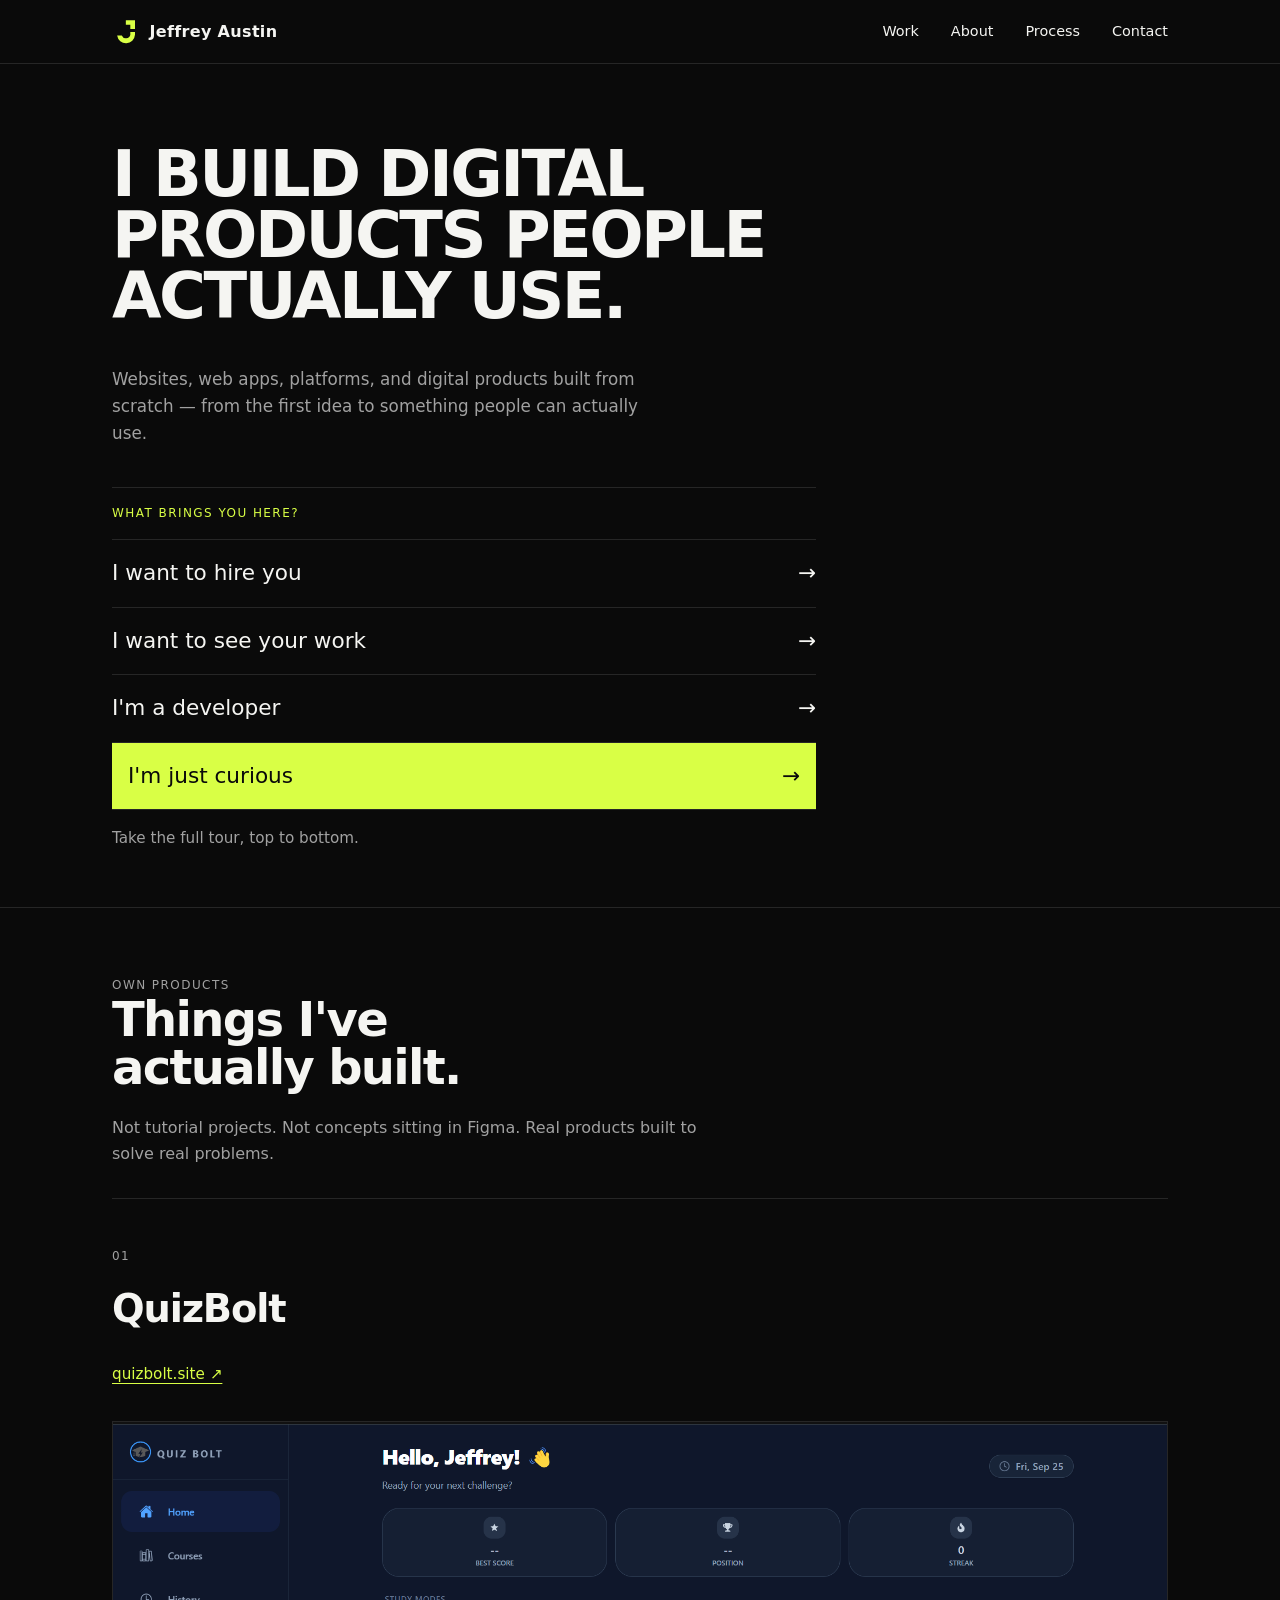
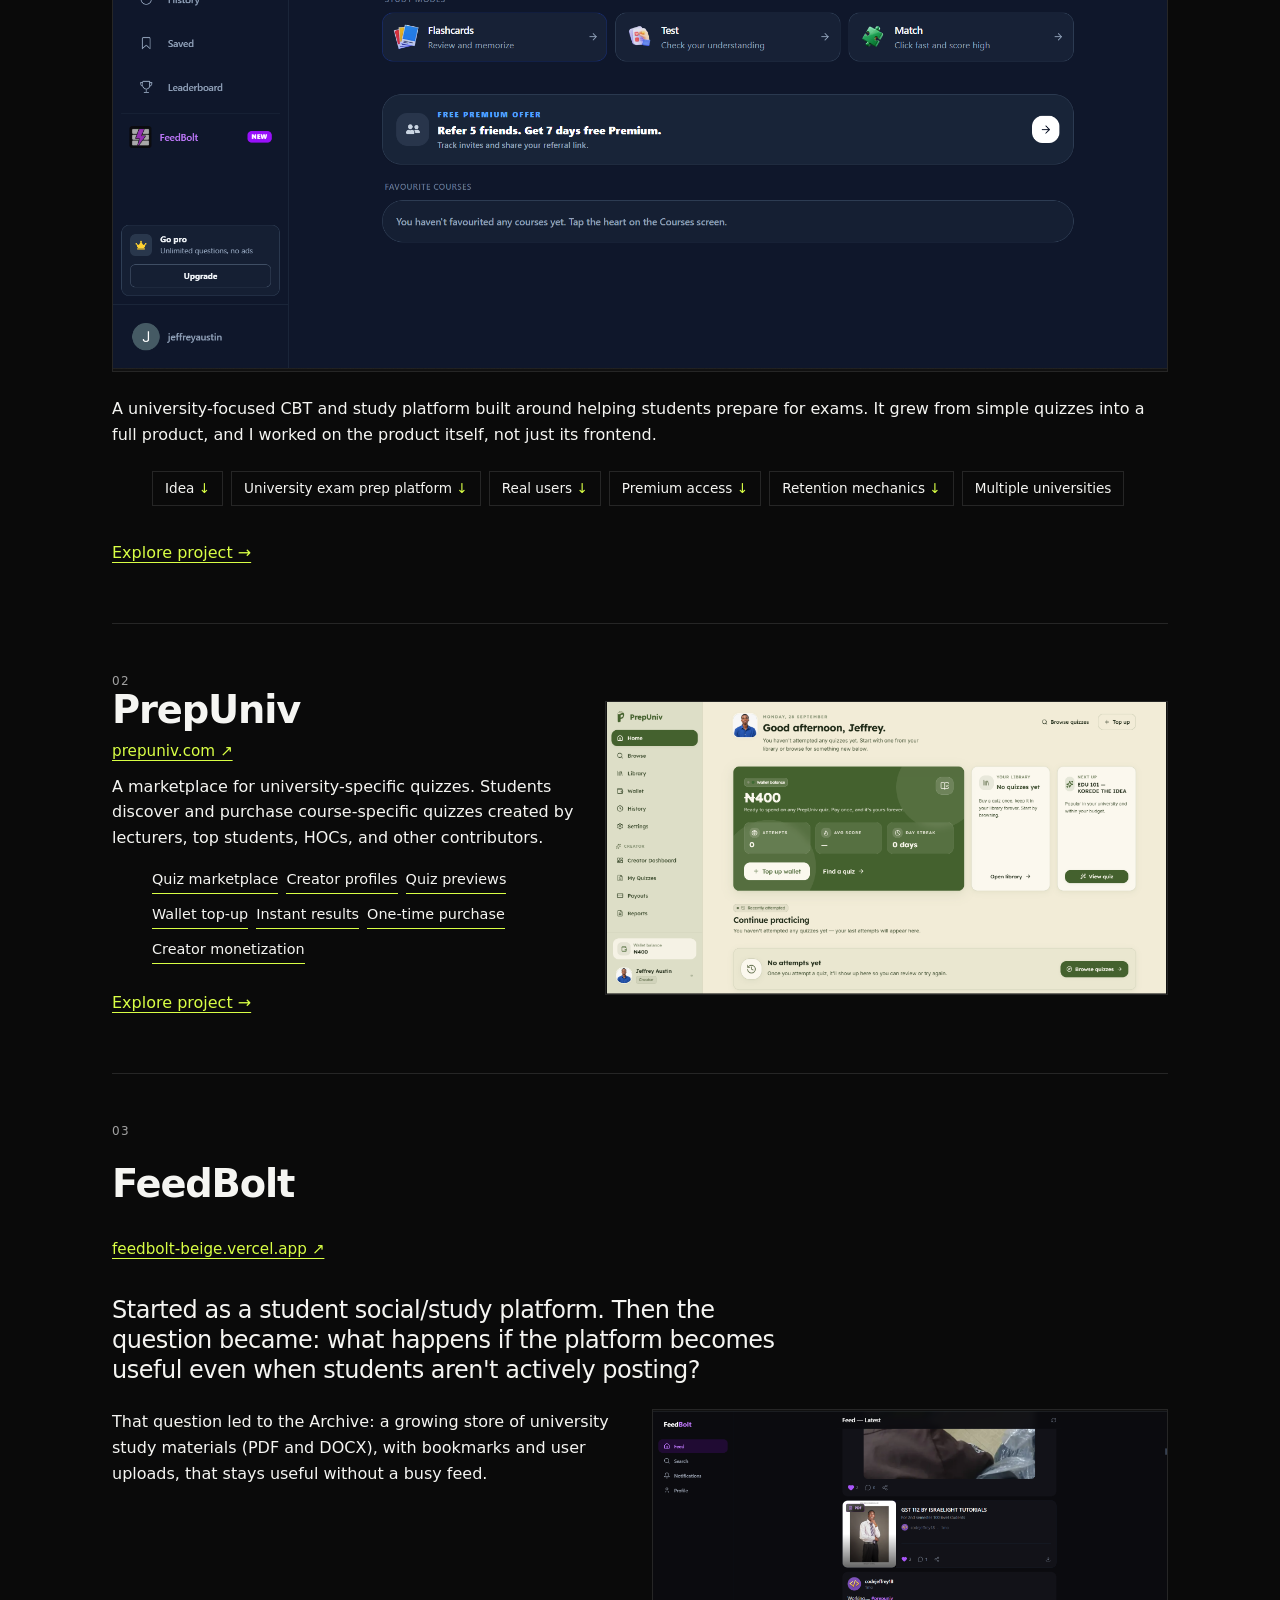
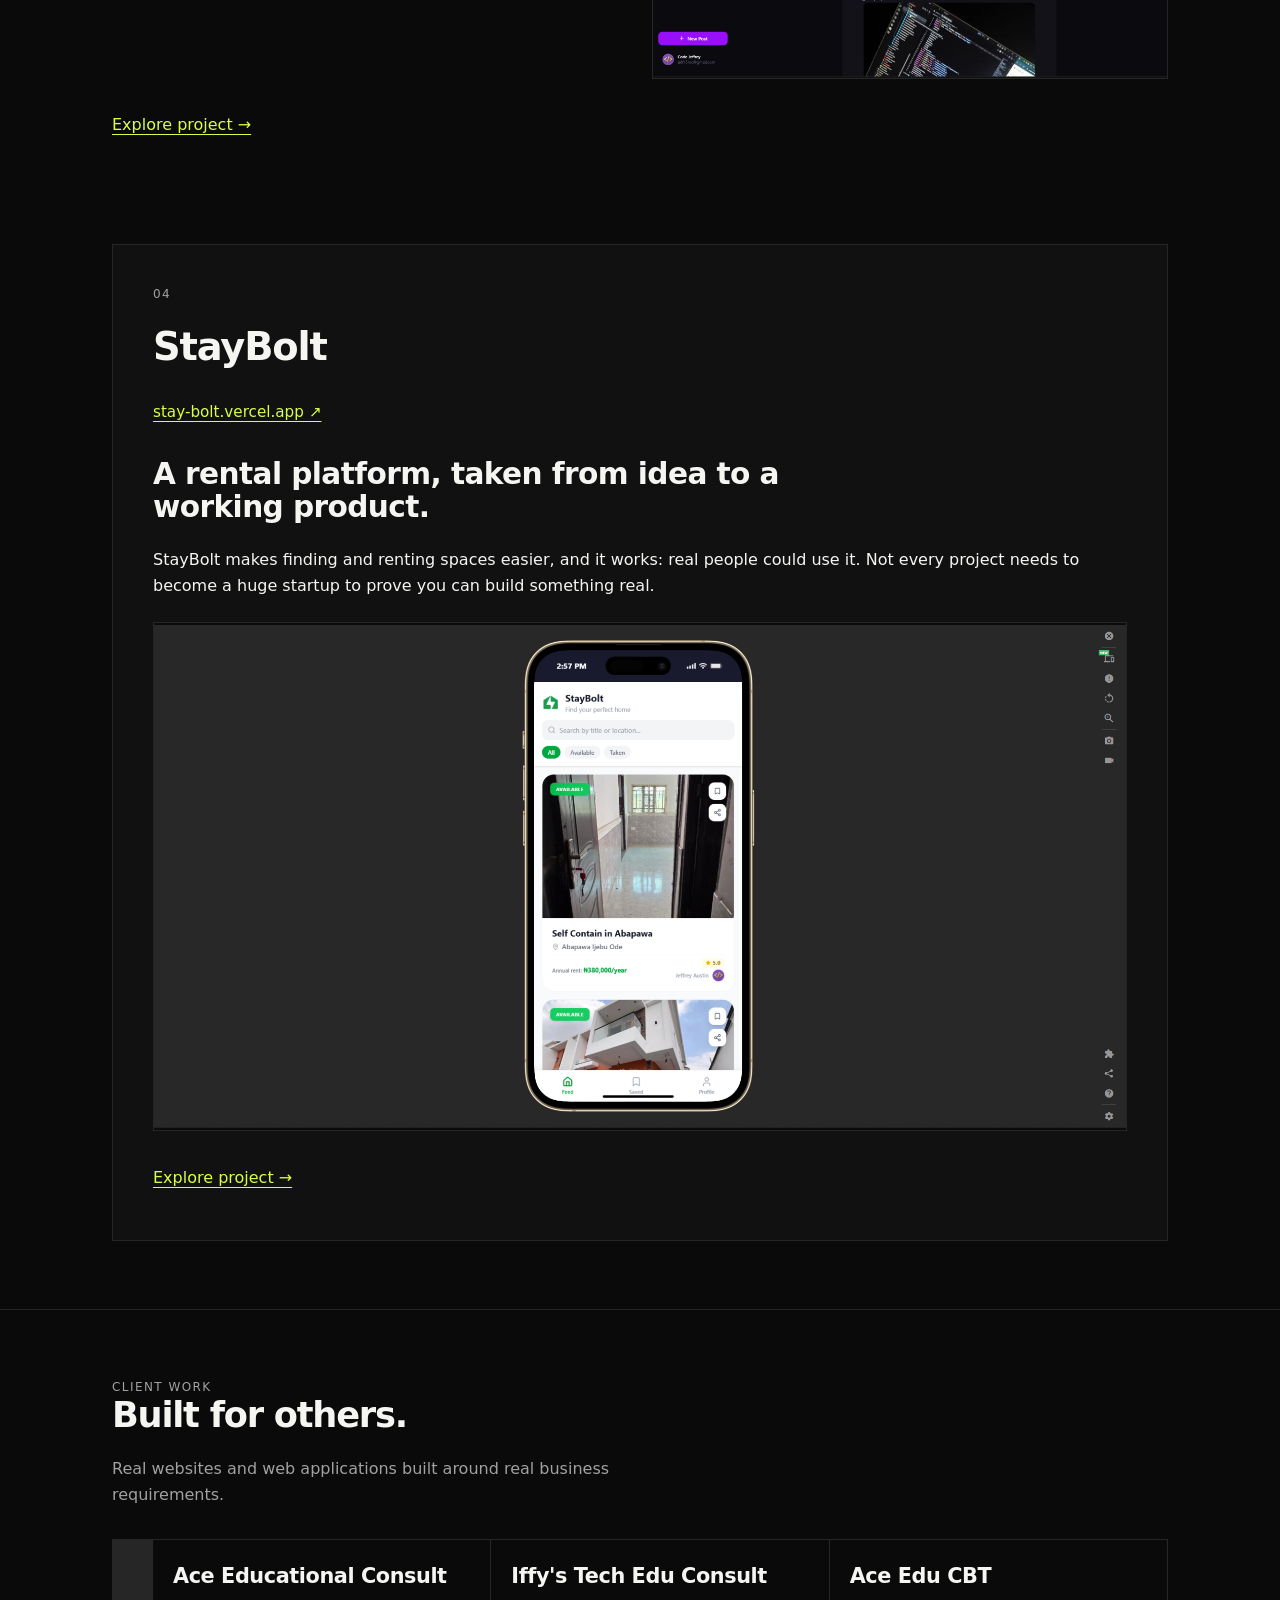
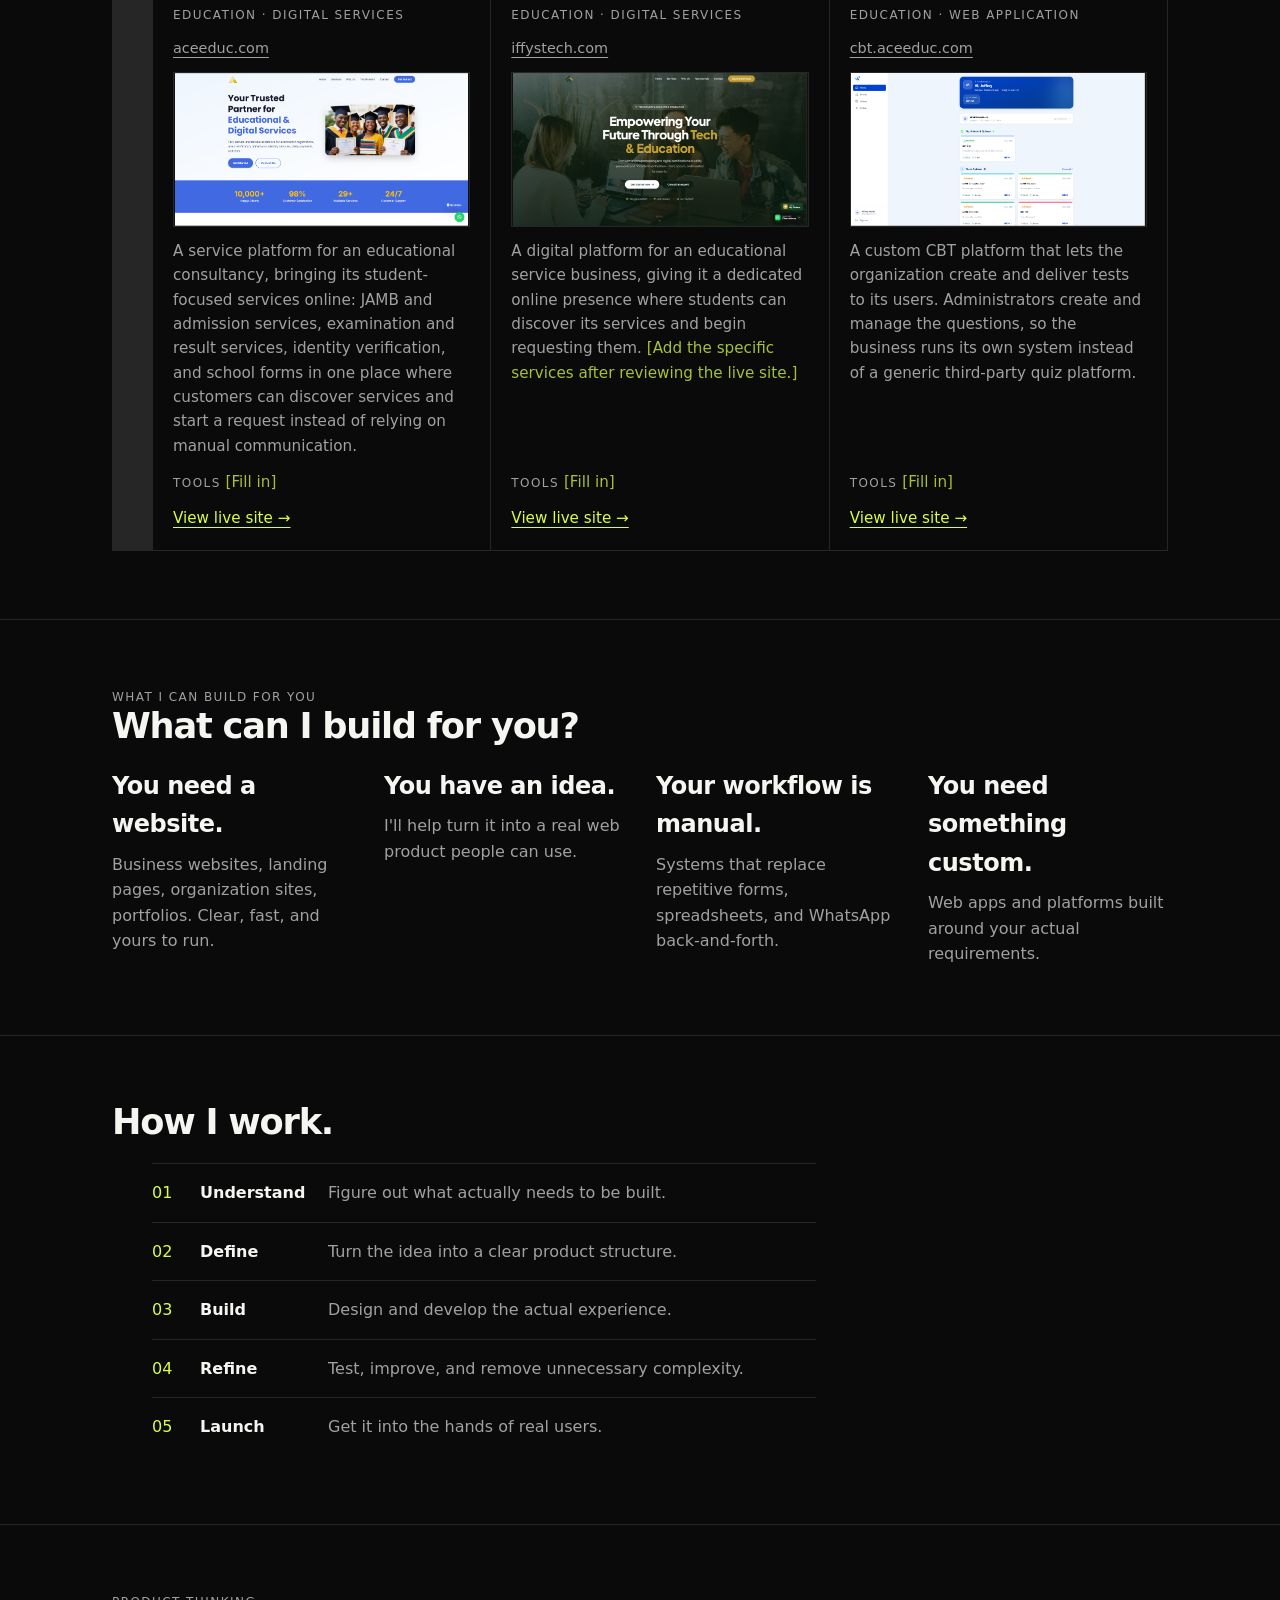
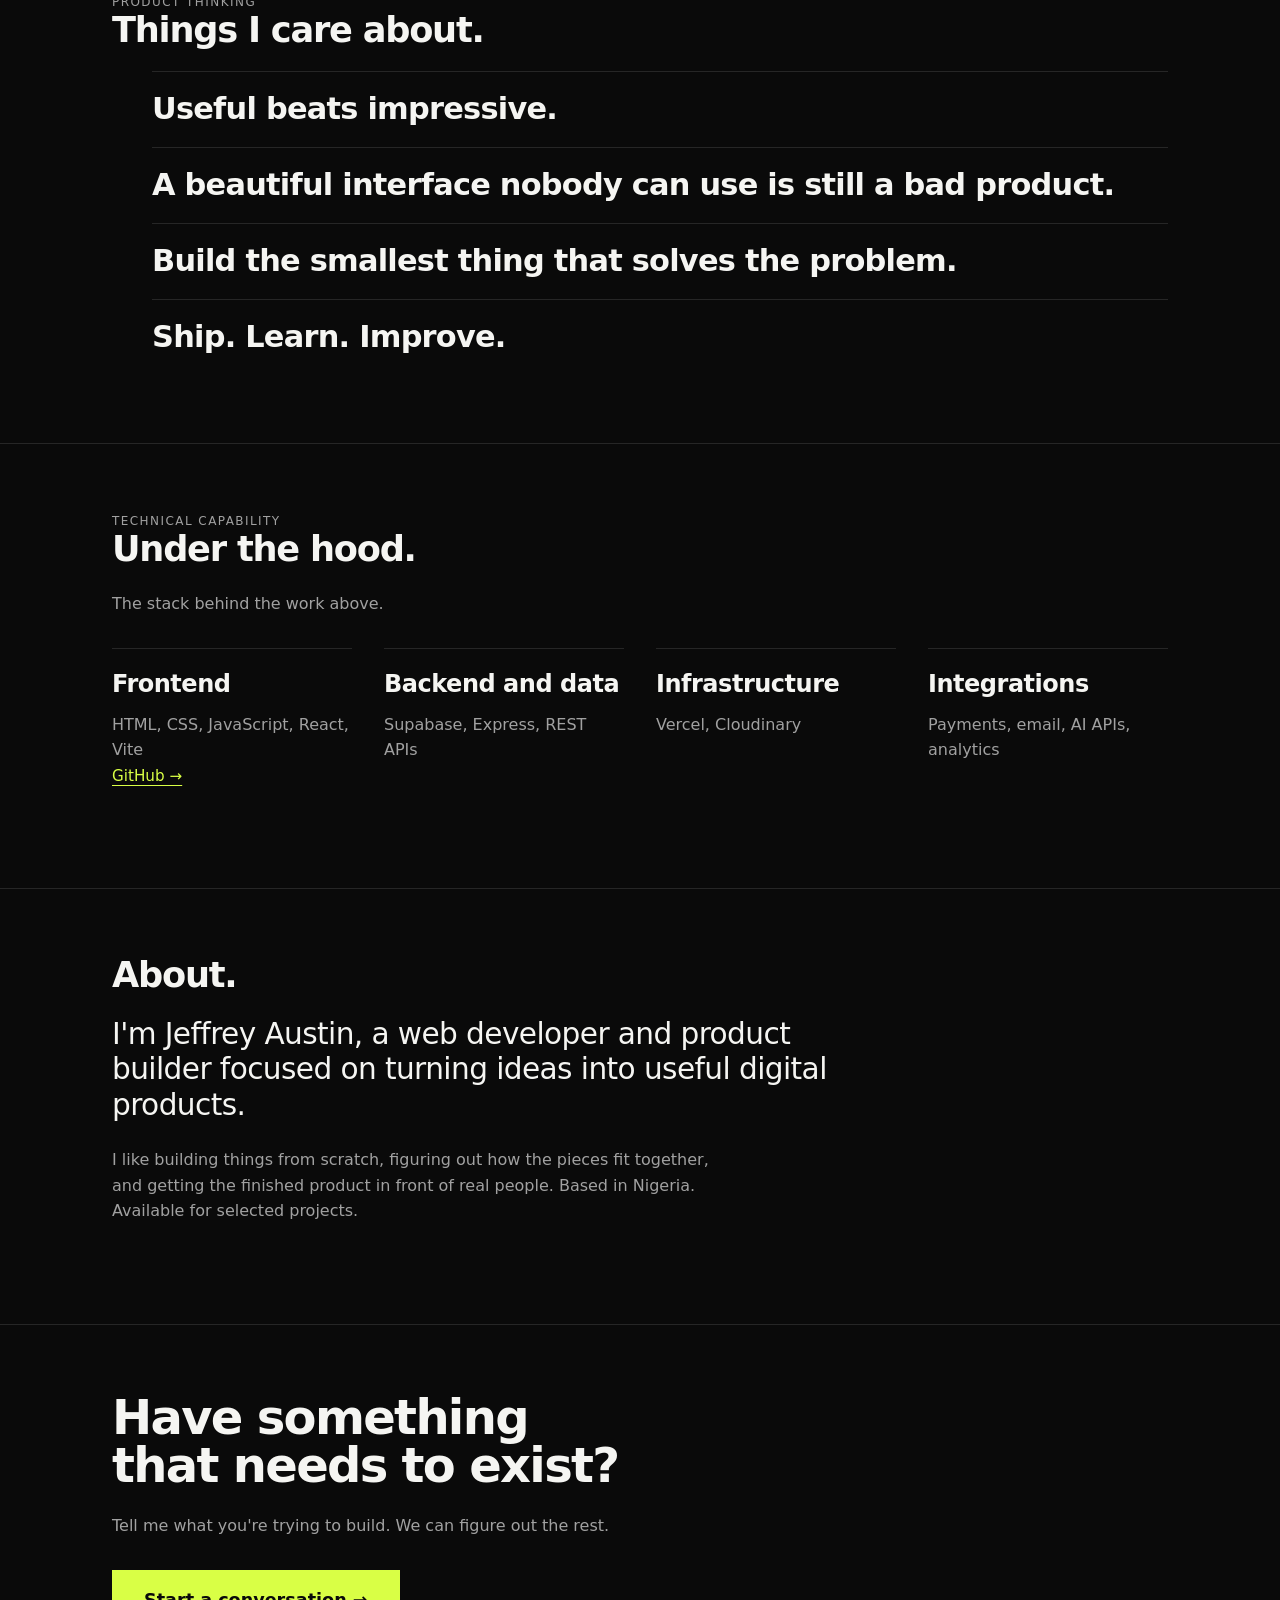
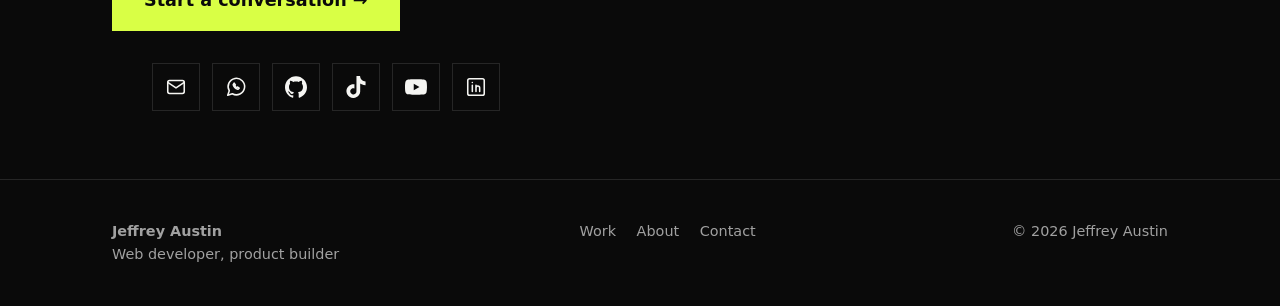
==== index.html @ cd48c378 "first commit" ====
<!DOCTYPE html>
<html lang="en">
<head>
<meta charset="utf-8">
<meta name="viewport" content="width=device-width, initial-scale=1">
<title>Jeffrey Austin — Web Developer &amp; Product Builder</title>
<meta name="description" content="Jeffrey Austin builds websites, web apps, and digital products from idea to launch.">
<meta property="og:title" content="Jeffrey Austin — Web Developer & Product Builder">
<meta property="og:description" content="Websites, web apps, and digital products built from idea to launch.">
<meta property="og:type" content="website">
<meta property="og:url" content="https://austinjeffrey.com/">
<link rel="canonical" href="https://austinjeffrey.com/">
<link rel="icon" href="assets/icons/logo.svg" type="image/svg+xml">
<link rel="stylesheet" href="style.css">
</head>
<body data-intent="curious">
<a class="skip" href="#main">Skip to content</a>
<header class="nav" id="nav">
  <a class="brand" href="#top"><img src="assets/icons/logo.svg" width="28" height="28" alt="" onerror="this.remove()">Jeffrey Austin</a>
  <button class="menu-btn" aria-expanded="false" aria-controls="links">Menu</button>
  <nav id="links" class="links" aria-label="Main">
    <a href="#work">Work</a><a href="#about">About</a><a href="#process">Process</a><a href="#contact">Contact</a>
  </nav>
</header>

<section class="hero" id="top">
  <h1>I build digital<br>products people<br>actually use.</h1>
  <p class="lede">Websites, web apps, platforms, and digital products built from scratch — from the first idea to something people can actually use.</p>
  <div class="ask" role="group" aria-labelledby="ask-q">
    <p id="ask-q" class="label">What brings you here?</p>
    <button data-intent="hire" aria-pressed="false">I want to hire you <span>→</span></button>
    <button data-intent="work" aria-pressed="false">I want to see your work <span>→</span></button>
    <button data-intent="dev" aria-pressed="false">I'm a developer <span>→</span></button>
    <button data-intent="curious" aria-pressed="true">I'm just curious <span>→</span></button>
    <p class="hint" id="hint" aria-live="polite">Take the full tour, top to bottom.</p>
  </div>
</section>

<main id="main">

<!-- ========== OWN PRODUCTS ========== -->
<section id="work" class="sec" data-rel="work curious">
  <p class="label">Own products</p>
  <h2 class="big">Things I've<br>actually built.</h2>
  <p class="sub">Not tutorial projects. Not concepts sitting in Figma. Real products built to solve real problems.</p>

  <!-- To add screenshots: drop files in assets/images/ and they replace the placeholder. -->
  <article class="proj p1">
    <p class="label">01</p>
    <h3>QuizBolt</h3>
    <a class="visit live" href="https://quizbolt.site" target="_blank" rel="noopener">quizbolt.site ↗</a>
    <figure class="shot"><img src="assets/images/quizbolt.png" alt="QuizBolt CBT practice screen" loading="lazy" onerror="this.remove()"><figcaption>Screenshot: assets/images/quizbolt.png</figcaption></figure>
    <p>A university-focused CBT and study platform built around helping students prepare for exams. It grew from simple quizzes into a full product, and I worked on the product itself, not just its frontend.</p>
    <ol class="path" aria-label="Product progression"><li>Idea</li><li>University exam prep platform</li><li>Real users</li><li>Premium access</li><li>Retention mechanics</li><li>Multiple universities</li></ol>
    <a class="more" href="projects/quizbolt.html">Explore project →</a>
  </article>

  <article class="proj p2">
    <div>
      <p class="label">02</p>
      <h3>PrepUniv</h3>
    <a class="visit live" href="https://prepuniv.com" target="_blank" rel="noopener">prepuniv.com ↗</a>
      <p>A marketplace for university-specific quizzes. Students discover and purchase course-specific quizzes created by lecturers, top students, HOCs, and other contributors.</p>
      <ul class="tags"><li>Quiz marketplace</li><li>Creator profiles</li><li>Quiz previews</li><li>Wallet top-up</li><li>Instant results</li><li>One-time purchase</li><li>Creator monetization</li></ul>
      <a class="more" href="projects/prepuniv.html">Explore project →</a>
    </div>
    <figure class="shot wide"><img src="assets/images/prepuniv.png" alt="PrepUniv marketplace" loading="lazy" onerror="this.remove()"><figcaption>Screenshot: assets/images/prepuniv.png</figcaption></figure>
  </article>

  <article class="proj p3">
    <p class="label">03</p>
    <h3>FeedBolt</h3>
    <a class="visit live" href="https://feedbolt-beige.vercel.app" target="_blank" rel="noopener">feedbolt-beige.vercel.app ↗</a>
    <blockquote>Started as a student social/study platform. Then the question became: what happens if the platform becomes useful even when students aren't actively posting?</blockquote>
    <p>That question led to the Archive: a growing store of university study materials (PDF and DOCX), with bookmarks and user uploads, that stays useful without a busy feed.</p>
    <figure class="shot"><img src="assets/images/feedbolt.png" alt="FeedBolt archive" loading="lazy" onerror="this.remove()"><figcaption>Screenshot: assets/images/feedbolt.png</figcaption></figure>
    <a class="more" href="projects/feedbolt.html">Explore project →</a>
  </article>

  <article class="proj p4">
    <p class="label">04</p>
    <h3>StayBolt</h3>
    <a class="visit live" href="https://stay-bolt.vercel.app" target="_blank" rel="noopener">stay-bolt.vercel.app ↗</a>
    <p class="statement">A rental platform, taken from idea to a working product.</p>
    <p>StayBolt makes finding and renting spaces easier, and it works: real people could use it. Not every project needs to become a huge startup to prove you can build something real.</p>
    <figure class="shot"><img src="assets/images/staybolt.png" alt="StayBolt rental listings" loading="lazy" onerror="this.remove()"><figcaption>Screenshot: assets/images/staybolt.png</figcaption></figure>
    <a class="more" href="projects/staybolt.html">Explore project →</a>
  </article>
</section>

<!-- ========== CLIENT WORK ========== -->
<section id="clients" class="sec" data-rel="hire">
  <p class="label">Client work</p>
  <h2 class="big sm">Built for others.</h2>
  <p class="sub">Real websites and web applications built around real business requirements.</p>
  <!-- ADD A CLIENT: copy one <li class="client"> block below and change name, category, url, image, description, tools.
       Optional feedback (real quotes only), place inside the <li>:
       <blockquote class="cite">“Actual client quote.”<cite>Client name · Role</cite></blockquote> -->
  <ul class="clients">
    <li class="client">
      <h3>Ace Educational Consult</h3>
      <p class="label">Education · Digital Services</p>
      <a class="url" href="https://aceeduc.com" target="_blank" rel="noopener">aceeduc.com</a>
      <figure class="shot"><img src="assets/projects/aceeduc.png" alt="Ace Educational Consult website" loading="lazy" onerror="this.remove()"><figcaption>Screenshot: assets/projects/aceeduc.png</figcaption></figure>
      <p>A service platform for an educational consultancy, bringing its student-focused services online: JAMB and admission services, examination and result services, identity verification, and school forms in one place where customers can discover services and start a request instead of relying on manual communication.</p>
      <p class="tools"><span class="label">Tools</span> <span class="ph">[Fill in]</span></p>
      <a class="visit" href="https://aceeduc.com" target="_blank" rel="noopener">View live site →</a>
    </li>
    <li class="client">
      <h3>Iffy's Tech Edu Consult</h3>
      <p class="label">Education · Digital Services</p>
      <a class="url" href="https://iffystech.com" target="_blank" rel="noopener">iffystech.com</a>
      <figure class="shot"><img src="assets/projects/iffystech.png" alt="Iffy's Tech Edu Consult website" loading="lazy" onerror="this.remove()"><figcaption>Screenshot: assets/projects/iffystech.png</figcaption></figure>
      <p>A digital platform for an educational service business, giving it a dedicated online presence where students can discover its services and begin requesting them. <span class="ph">[Add the specific services after reviewing the live site.]</span></p>
      <p class="tools"><span class="label">Tools</span> <span class="ph">[Fill in]</span></p>
      <a class="visit" href="https://iffystech.com" target="_blank" rel="noopener">View live site →</a>
    </li>
    <li class="client">
      <h3>Ace Edu CBT</h3>
      <p class="label">Education · Web Application</p>
      <a class="url" href="https://cbt.aceeduc.com" target="_blank" rel="noopener">cbt.aceeduc.com</a>
      <figure class="shot"><img src="assets/projects/aceedu-cbt.png" alt="Ace Edu CBT website" loading="lazy" onerror="this.remove()"><figcaption>Screenshot: assets/projects/aceedu-cbt.png</figcaption></figure>
      <p>A custom CBT platform that lets the organization create and deliver tests to its users. Administrators create and manage the questions, so the business runs its own system instead of a generic third-party quiz platform.</p>
      <p class="tools"><span class="label">Tools</span> <span class="ph">[Fill in]</span></p>
      <a class="visit" href="https://cbt.aceeduc.com" target="_blank" rel="noopener">View live site →</a>
    </li>
  </ul>
</section>

<!-- ========== WHAT I CAN BUILD ========== -->
<section id="build" class="sec" data-rel="hire">
  <p class="label">What I can build for you</p>
  <h2 class="big sm">What can I build for you?</h2>
  <div class="cols">
    <div><h3>You need a website.</h3><p>Business websites, landing pages, organization sites, portfolios. Clear, fast, and yours to run.</p></div>
    <div><h3>You have an idea.</h3><p>I'll help turn it into a real web product people can use.</p></div>
    <div><h3>Your workflow is manual.</h3><p>Systems that replace repetitive forms, spreadsheets, and WhatsApp back-and-forth.</p></div>
    <div><h3>You need something custom.</h3><p>Web apps and platforms built around your actual requirements.</p></div>
  </div>
</section>

<!-- ========== PROCESS ========== -->
<section id="process" class="sec" data-rel="hire">
  <h2 class="big sm">How I work.</h2>
  <ol class="steps">
    <li><b>Understand</b> Figure out what actually needs to be built.</li>
    <li><b>Define</b> Turn the idea into a clear product structure.</li>
    <li><b>Build</b> Design and develop the actual experience.</li>
    <li><b>Refine</b> Test, improve, and remove unnecessary complexity.</li>
    <li><b>Launch</b> Get it into the hands of real users.</li>
  </ol>
</section>

<!-- ========== TECH ========== -->
<section id="tech" class="sec" data-rel="dev">
  <p class="label">Technical capability</p>
  <h2 class="big sm">Under the hood.</h2>
  <p class="sub">The stack behind the work above.</p>
  <div class="cols stack">
    <div><h3>Frontend</h3><p>HTML, CSS, JavaScript, React, Vite</p></div>
    <div><h3>Backend and data</h3><p>Supabase, Express, REST APIs</p></div>
    <div><h3>Infrastructure</h3><p>Vercel, Cloudinary</p></div>
    <div><h3>Integrations</h3><p>Payments, email, AI APIs, analytics</p></div>
  </div>
  <p class="sub"><a class="visit" href="https://github.com/jeff4azi" rel="noopener">GitHub →</a></p>
</section>

<!-- ========== ABOUT ========== -->
<section id="about" class="sec" data-rel="curious">
  <h2 class="big sm">About.</h2>
  <p class="about">I'm Jeffrey Austin, a web developer and product builder focused on turning ideas into useful digital products.</p>
  <p class="sub">I like building things from scratch, figuring out how the pieces fit together, and getting the finished product in front of real people. Based in Nigeria. Available for selected projects.</p>
</section>

<section id="care" class="sec" data-rel="curious">
  <p class="label">Product thinking</p>
  <h2 class="big sm">Things I care about.</h2>
  <ul class="care">
    <li>Useful beats impressive.</li>
    <li>A beautiful interface nobody can use is still a bad product.</li>
    <li>Build the smallest thing that solves the problem.</li>
    <li>Ship. Learn. Improve.</li>
  </ul>
</section>

<section id="contact" class="sec cta" data-rel="hire">
  <h2 class="big">Have something<br>that needs to exist?</h2>
  <p class="sub">Tell me what you're trying to build. We can figure out the rest.</p>
  <a class="btn" href="https://wa.me/2347015585397">Start a conversation →</a>
  <ul class="contact"><!-- Email and LinkedIn links are placeholders: replace YOUR-EMAIL / YOUR-LINKEDIN -->
    <li><a href="mailto:YOUR-EMAIL@example.com" aria-label="Email" title="Email"><svg viewBox="0 0 24 24" class="ico" aria-hidden="true"><rect x="3" y="5" width="18" height="14" rx="2"/><path d="M3 7l9 6 9-6"/></svg></a></li>
    <li><a href="https://wa.me/2347015585397" aria-label="WhatsApp" title="WhatsApp" rel="noopener"><svg viewBox="0 0 24 24" class="ico" aria-hidden="true"><path d="M3 21l1.65-4.9A9 9 0 1 1 8 19.4L3 21z"/><path d="M9 9.5c.5 2 2.5 4 5 5l1.5-1.2-2-1.3-.9.7c-.8-.4-1.6-1.2-2-2l.7-.9-1.3-2z"/></svg></a></li>
    <li><a href="https://github.com/jeff4azi" aria-label="GitHub" title="GitHub" rel="noopener"><svg viewBox="0 0 24 24" class="ico fill" aria-hidden="true"><path d="M12 .297c-6.63 0-12 5.373-12 12 0 5.303 3.438 9.8 8.205 11.385.6.113.82-.258.82-.577 0-.285-.01-1.04-.015-2.04-3.338.724-4.042-1.61-4.042-1.61C4.422 18.07 3.633 17.7 3.633 17.7c-1.087-.744.084-.729.084-.729 1.205.084 1.838 1.236 1.838 1.236 1.07 1.835 2.809 1.305 3.495.998.108-.776.417-1.305.76-1.605-2.665-.3-5.466-1.332-5.466-5.93 0-1.31.465-2.38 1.235-3.22-.135-.303-.54-1.523.105-3.176 0 0 1.005-.322 3.3 1.23.96-.267 1.98-.399 3-.405 1.02.006 2.04.138 3 .405 2.28-1.552 3.285-1.23 3.285-1.23.645 1.653.24 2.873.12 3.176.765.84 1.23 1.91 1.23 3.22 0 4.61-2.805 5.625-5.475 5.92.42.36.81 1.096.81 2.22 0 1.606-.015 2.896-.015 3.286 0 .315.21.69.825.57C20.565 22.092 24 17.592 24 12.297c0-6.627-5.373-12-12-12"/></svg></a></li>
    <li><a href="https://www.tiktok.com/@codejeffrey18" aria-label="TikTok" title="TikTok" rel="noopener"><svg viewBox="0 0 24 24" class="ico fill" aria-hidden="true"><path d="M12.525.02c1.31-.02 2.61-.01 3.91-.02.08 1.53.63 3.09 1.75 4.17 1.12 1.11 2.7 1.62 4.24 1.79v4.03c-1.44-.05-2.89-.35-4.2-.97-.57-.26-1.1-.59-1.62-.93-.01 2.92.01 5.84-.02 8.75-.08 1.4-.54 2.79-1.35 3.94-1.31 1.92-3.58 3.17-5.91 3.21-1.43.08-2.86-.31-4.08-1.03-2.02-1.19-3.44-3.37-3.65-5.71-.02-.5-.03-1-.01-1.49.18-1.9 1.12-3.72 2.58-4.96 1.66-1.44 3.98-2.13 6.15-1.72.02 1.48-.04 2.96-.04 4.44-.99-.32-2.15-.23-3.02.37-.63.41-1.11 1.04-1.36 1.75-.21.51-.15 1.07-.14 1.61.24 1.64 1.82 3.02 3.5 2.87 1.12-.01 2.19-.66 2.77-1.61.19-.33.4-.67.41-1.06.1-1.79.06-3.57.07-5.36.01-4.03-.01-8.05.02-12.07z"/></svg></a></li>
    <li><a href="https://www.youtube.com/@codejeffrey18" aria-label="YouTube" title="YouTube" rel="noopener"><svg viewBox="0 0 24 24" class="ico fill" aria-hidden="true"><path d="M23.498 6.186a3.016 3.016 0 0 0-2.122-2.136C19.505 3.545 12 3.545 12 3.545s-7.505 0-9.377.505A3.017 3.017 0 0 0 .502 6.186C0 8.07 0 12 0 12s0 3.93.502 5.814a3.016 3.016 0 0 0 2.122 2.136c1.871.505 9.376.505 9.376.505s7.505 0 9.377-.505a3.015 3.015 0 0 0 2.122-2.136C24 15.93 24 12 24 12s0-3.93-.502-5.814zM9.545 15.568V8.432L15.818 12l-6.273 3.568z"/></svg></a></li>
    <li><a href="https://www.linkedin.com/in/YOUR-LINKEDIN" aria-label="LinkedIn" title="LinkedIn" rel="noopener"><svg viewBox="0 0 24 24" class="ico" aria-hidden="true"><rect x="3" y="3" width="18" height="18" rx="2"/><path d="M8 10v7M8 7v.01M12 17v-4a2 2 0 0 1 4 0v4M12 10v7"/></svg></a></li>
  </ul>
</section>
</main>

<footer>
  <div><strong>Jeffrey Austin</strong><br>Web developer, product builder</div>
  <nav aria-label="Footer"><a href="#work">Work</a> <a href="#about">About</a> <a href="#contact">Contact</a></nav>
  <p>© 2026 Jeffrey Austin</p>
</footer>
<script src="script.js"></script>
<script src="lightbox.js"></script>
</body>
</html>
---- style.css ----
:root{--black:#0A0A0A;--white:#F5F5F2;--muted:#A1A1A1;--line:#262626;--surface:#111;--accent:#D9FF45;
--font:"Inter","Geist",system-ui,-apple-system,"Segoe UI",Roboto,sans-serif;--pad:clamp(1.25rem,5vw,4rem);--gutter:max(var(--pad),calc((100vw - 66rem)/2))}
*{box-sizing:border-box;margin:0}
html{scroll-behavior:smooth;scroll-padding-top:4rem;background:var(--black)}
body{font:400 1rem/1.6 var(--font);color:var(--white);background:var(--black);overflow-x:hidden;-webkit-font-smoothing:antialiased}
a{color:inherit}
:focus-visible{outline:2px solid var(--accent);outline-offset:3px}
img{max-width:100%;display:block}
.skip{position:absolute;left:-999px}.skip:focus{left:1rem;top:1rem;background:var(--accent);color:var(--black);padding:.5rem 1rem;z-index:20}
.label{font-size:.75rem;letter-spacing:.12em;text-transform:uppercase;color:var(--muted)}

/* nav */
.nav{position:sticky;top:0;z-index:10;display:flex;justify-content:space-between;align-items:center;padding:1rem var(--gutter);background:var(--black);border-bottom:1px solid var(--line)}
.brand{display:inline-flex;align-items:center;gap:.6rem;text-decoration:none;font-weight:700;letter-spacing:.02em}.brand img{width:28px;height:28px}
.links{display:flex;gap:2rem}
.links a{text-decoration:none;font-size:.9rem;background:linear-gradient(var(--accent),var(--accent)) 0 100%/0 2px no-repeat;transition:background-size .25s;padding:.25rem 0}
.links a:hover{background-size:100% 2px}
.menu-btn{display:none;font:inherit;font-size:.9rem;color:var(--white);background:none;border:1px solid var(--line);padding:.6rem 1rem;min-height:44px;cursor:pointer}

/* hero */
.hero{padding:clamp(2.5rem,7vw,5rem) var(--gutter) 3.5rem;display:grid;gap:2.5rem;border-bottom:1px solid var(--line)}
h1{font-size:clamp(2.2rem,6.5vw,4rem);line-height:.95;letter-spacing:-.04em;font-weight:800;text-transform:uppercase}
.lede{max-width:34rem;color:var(--muted);font-size:1.05rem}
.ask{display:grid;max-width:44rem;border-top:1px solid var(--line)}
.ask .label{padding:1rem 0;color:var(--accent)}
.ask button{font:inherit;font-size:clamp(1.05rem,2.4vw,1.35rem);text-align:left;color:var(--white);background:none;border:0;border-top:1px solid var(--line);padding:1rem 0;min-height:56px;display:flex;justify-content:space-between;cursor:pointer;transition:padding .2s,color .2s}
.ask button:hover{padding-left:1rem;color:var(--accent)}
.ask button[aria-pressed=true]{color:var(--black);background:var(--accent);padding-left:1rem;padding-right:1rem}
.hint{border-top:1px solid var(--line);padding-top:1rem;color:var(--muted);font-size:.95rem}

/* sections */
main{display:flex;flex-direction:column}
.sec{padding:clamp(2.75rem,7vw,4.25rem) var(--gutter);border-bottom:1px solid var(--line);position:relative}
.big{font-size:clamp(1.9rem,5vw,3rem);line-height:1;letter-spacing:-.035em;font-weight:800;margin-bottom:1.5rem}
.big.sm{font-size:clamp(1.6rem,3.6vw,2.2rem)}
.sub{max-width:38rem;color:var(--muted);margin-bottom:2rem}
.ph{color:var(--accent);opacity:.75}
#work{order:1}#clients{order:2}#build{order:3}#process{order:4}#care{order:5}#tech{order:6}#about{order:7}#contact{order:8}
body[data-intent=hire] #build{order:0}body[data-intent=hire] #clients{order:1}body[data-intent=hire] #work{order:2}
body[data-intent=dev] #tech{order:0}
.sec::before{content:"";position:absolute;left:0;top:0;width:4px;height:0;background:var(--accent);transition:height .4s}
body[data-intent=hire] .sec[data-rel~=hire]::before,body[data-intent=work] .sec[data-rel~=work]::before,body[data-intent=dev] .sec[data-rel~=dev]::before{height:100%}

/* projects: each gets its own composition */
.proj{display:grid;gap:1.5rem;padding:3rem 0;border-top:1px solid var(--line);max-width:80rem}
.proj h3{font-size:clamp(1.6rem,4vw,2.4rem);letter-spacing:-.03em;line-height:1}
.shot{position:relative;aspect-ratio:1902/993;background:var(--surface);border:1px solid var(--line);overflow:hidden;display:grid;place-items:center}
.shot img{position:absolute;inset:0;width:100%;height:100%;object-fit:contain;cursor:zoom-in;transition:transform .5s}
.proj:hover .shot img{transform:scale(1.03)}
figcaption{font-size:.75rem;color:var(--muted);padding:1rem;text-align:center}
.path{list-style:none;display:flex;flex-wrap:wrap;gap:.5rem}
.path li{border:1px solid var(--line);padding:.35rem .75rem;font-size:.85rem}
.path li:not(:last-child)::after{content:" ↓";color:var(--accent)}
.tags{list-style:none;display:flex;flex-wrap:wrap;gap:.5rem;margin:1rem 0}
.tags li{border-bottom:1px solid var(--accent);font-size:.9rem;padding:.1rem 0}

.p3{grid-template-columns:1fr}
blockquote{font-size:clamp(1.15rem,2.4vw,1.5rem);line-height:1.25;letter-spacing:-.02em;max-width:44rem}
.statement{font-size:clamp(1.25rem,3vw,1.85rem);line-height:1.1;letter-spacing:-.02em;font-weight:700;max-width:40rem}
.p4{background:var(--surface);padding:2.5rem;border:1px solid var(--line);margin-top:3rem}
.p4 .shot{background:var(--black)}

.case summary{cursor:pointer;display:inline-block;color:var(--accent);min-height:44px;padding:.6rem 0;list-style:none}
.case summary::after{content:" +"}.case[open] summary::after{content:" −"}
.case dl{display:grid;gap:.25rem 2rem;margin-top:1rem}
dt{font-size:.75rem;letter-spacing:.12em;text-transform:uppercase;color:var(--muted);margin-top:1rem}
dd{max-width:40rem}
.case[open] dl{animation:open .3s}
@keyframes open{from{opacity:0;transform:translateY(-6px)}}

/* clients: compact, practical */
.visit{color:var(--accent);text-underline-offset:4px}

.cols{display:grid;gap:2rem;grid-template-columns:repeat(auto-fit,minmax(15rem,1fr))}
.cols h3{font-size:1.5rem;margin-bottom:.5rem;letter-spacing:-.02em}
.cols p{color:var(--muted)}
.cols.stack>div{border-top:1px solid var(--line);padding-top:1rem}
.steps{list-style:none;counter-reset:s;max-width:44rem}
.steps li{counter-increment:s;display:grid;grid-template-columns:3rem 8rem 1fr;border-top:1px solid var(--line);padding:1rem 0;color:var(--muted)}
.steps li::before{content:counter(s,decimal-leading-zero);color:var(--accent)}
.steps b{color:var(--white)}
.about{font-size:clamp(1.25rem,2.8vw,1.85rem);line-height:1.2;letter-spacing:-.02em;max-width:48rem;margin-bottom:1.5rem}
.care{list-style:none}
.care li{font-size:clamp(1.15rem,3vw,1.9rem);line-height:1.15;letter-spacing:-.025em;font-weight:700;padding:1.25rem 0;border-top:1px solid var(--line)}
.btn{display:inline-block;background:var(--accent);color:var(--black);font-weight:700;text-decoration:none;padding:1rem 2rem;font-size:1.1rem;transition:transform .2s}
.btn:hover{transform:translateX(6px)}
footer{display:flex;flex-wrap:wrap;gap:1.5rem;justify-content:space-between;padding:2.5rem var(--gutter);color:var(--muted);font-size:.9rem}
footer a{margin-right:1rem;text-decoration:none}

/* reveal: only when JS is on */
.js .rv{opacity:0;transform:translateY(16px);transition:opacity .6s,transform .6s}
.js .rv.in{opacity:1;transform:none}

@media(min-width:900px){
  .p2{grid-template-columns:1fr 1.2fr;align-items:center}
  .p3{grid-template-columns:1fr 1fr}.p3 blockquote,.p3 .label,.p3 h3{grid-column:1/-1}
  .p1{padding-left:0}
  
}
@media(max-width:760px){
  .menu-btn{display:block}
  .links{display:none;position:absolute;top:100%;left:0;right:0;flex-direction:column;gap:0;background:var(--black);border-bottom:1px solid var(--line)}
  .links.open{display:flex}
  .links a{padding:1rem var(--pad);font-size:1.1rem;min-height:48px;background:none}
  .steps li{grid-template-columns:2.5rem 1fr}.steps li{display:block}.steps li::before{margin-right:1rem}
  .p4{padding:1.25rem}
}
@media(prefers-reduced-motion:reduce){
  *,*::before,*::after{animation:none!important;transition:none!important;scroll-behavior:auto!important}
  .js .rv{opacity:1;transform:none}
}

/* client grid: adds columns automatically as you add <li class="client"> */
.clients{list-style:none;display:grid;grid-template-columns:repeat(auto-fit,minmax(min(100%,19rem),1fr));gap:1px;background:var(--line);border:1px solid var(--line)}
.client{background:var(--black);padding:1.25rem;display:flex;flex-direction:column;gap:.75rem}
.client h3{font-size:1.3rem;letter-spacing:-.02em}
.client:hover .shot img{transform:scale(1.03)}
.client p:not(.label){font-size:.95rem;color:var(--muted)}
.url{color:var(--muted);font-size:.9rem;text-underline-offset:4px}
.tools{margin-top:auto}.visit{font-size:.95rem}
.cite{border-top:1px solid var(--line);padding-top:.75rem;font-size:1rem;color:var(--white)}
.cite cite{display:block;font-style:normal;color:var(--muted);font-size:.85rem;margin-top:.25rem}
.more{display:inline-block;color:var(--accent);min-height:44px;padding:.6rem 0;text-underline-offset:4px}
/* project pages */
.page .sec{max-width:none}.pg-lede{font-size:clamp(1.2rem,2.6vw,1.7rem);line-height:1.25;max-width:40rem;letter-spacing:-.02em;margin-bottom:2rem}
.page .shot{margin:2rem 0;max-width:60rem}.page dl{max-width:44rem}.page dt{color:var(--accent)}
.nav .back{font-size:.9rem;text-decoration:none}
.contact{list-style:none;display:flex;flex-wrap:wrap;gap:.75rem;margin-top:2rem}
.contact a{display:grid;place-items:center;width:48px;height:48px;border:1px solid var(--line);color:var(--white);transition:border-color .2s,color .2s}
.contact a:hover{border-color:var(--accent);color:var(--accent)}
.ico{width:22px;height:22px;fill:none;stroke:currentColor;stroke-width:1.7;stroke-linecap:round;stroke-linejoin:round}.ico.fill{fill:currentColor;stroke:none}
.live{display:inline-block;min-height:44px;padding:.6rem 0;text-underline-offset:4px}

/* screenshots open full size in an overlay (lightbox.js) */
.shot{aspect-ratio:1902/993}
html.lb-open{overflow:hidden}
.lb{border:0;background:transparent;padding:0;max-width:96vw;max-height:96vh;overflow:visible}
.lb::backdrop{background:rgba(10,10,10,.94)}
.lb img{display:block;max-width:96vw;max-height:88vh;width:auto;height:auto;border:1px solid var(--line)}
.lb button{position:fixed;top:1rem;right:1rem;width:48px;height:48px;font-size:1.6rem;line-height:1;color:var(--white);background:var(--black);border:1px solid var(--line);cursor:pointer}
.lb button:hover{border-color:var(--accent);color:var(--accent)}
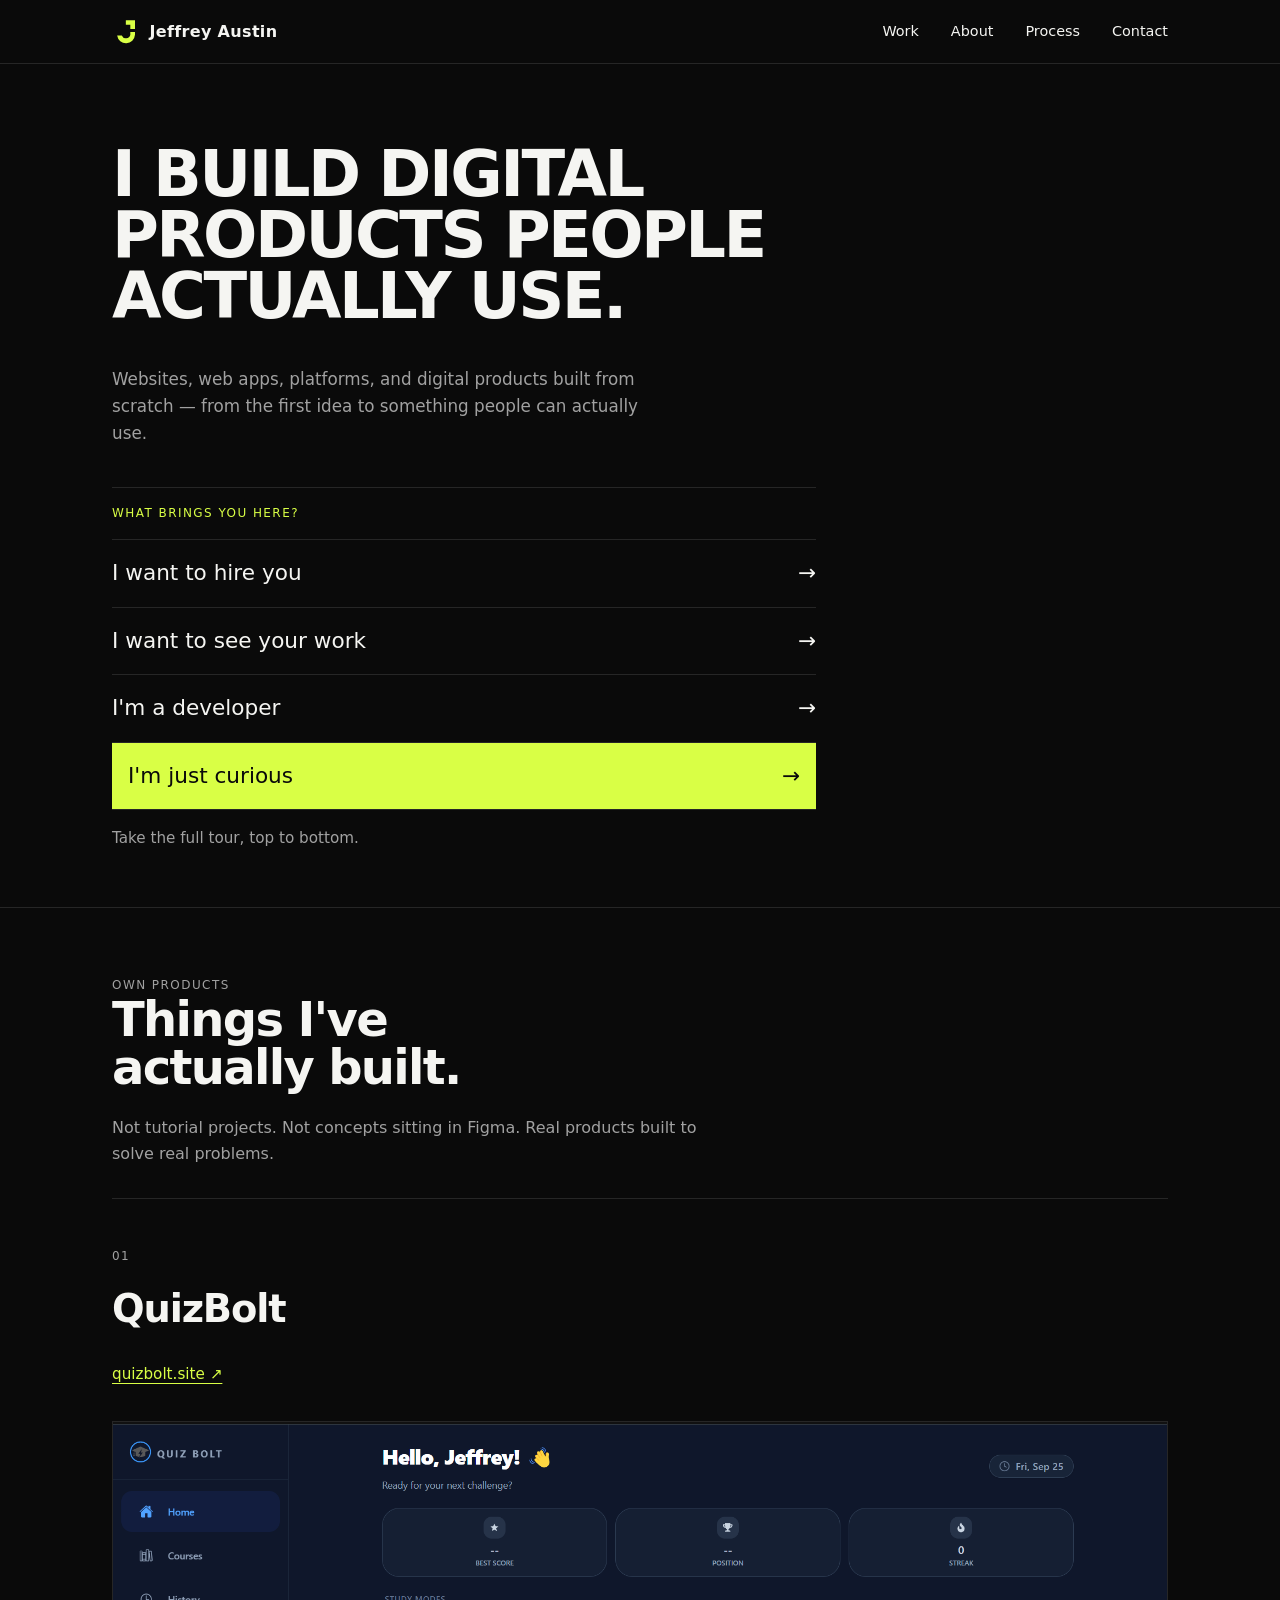
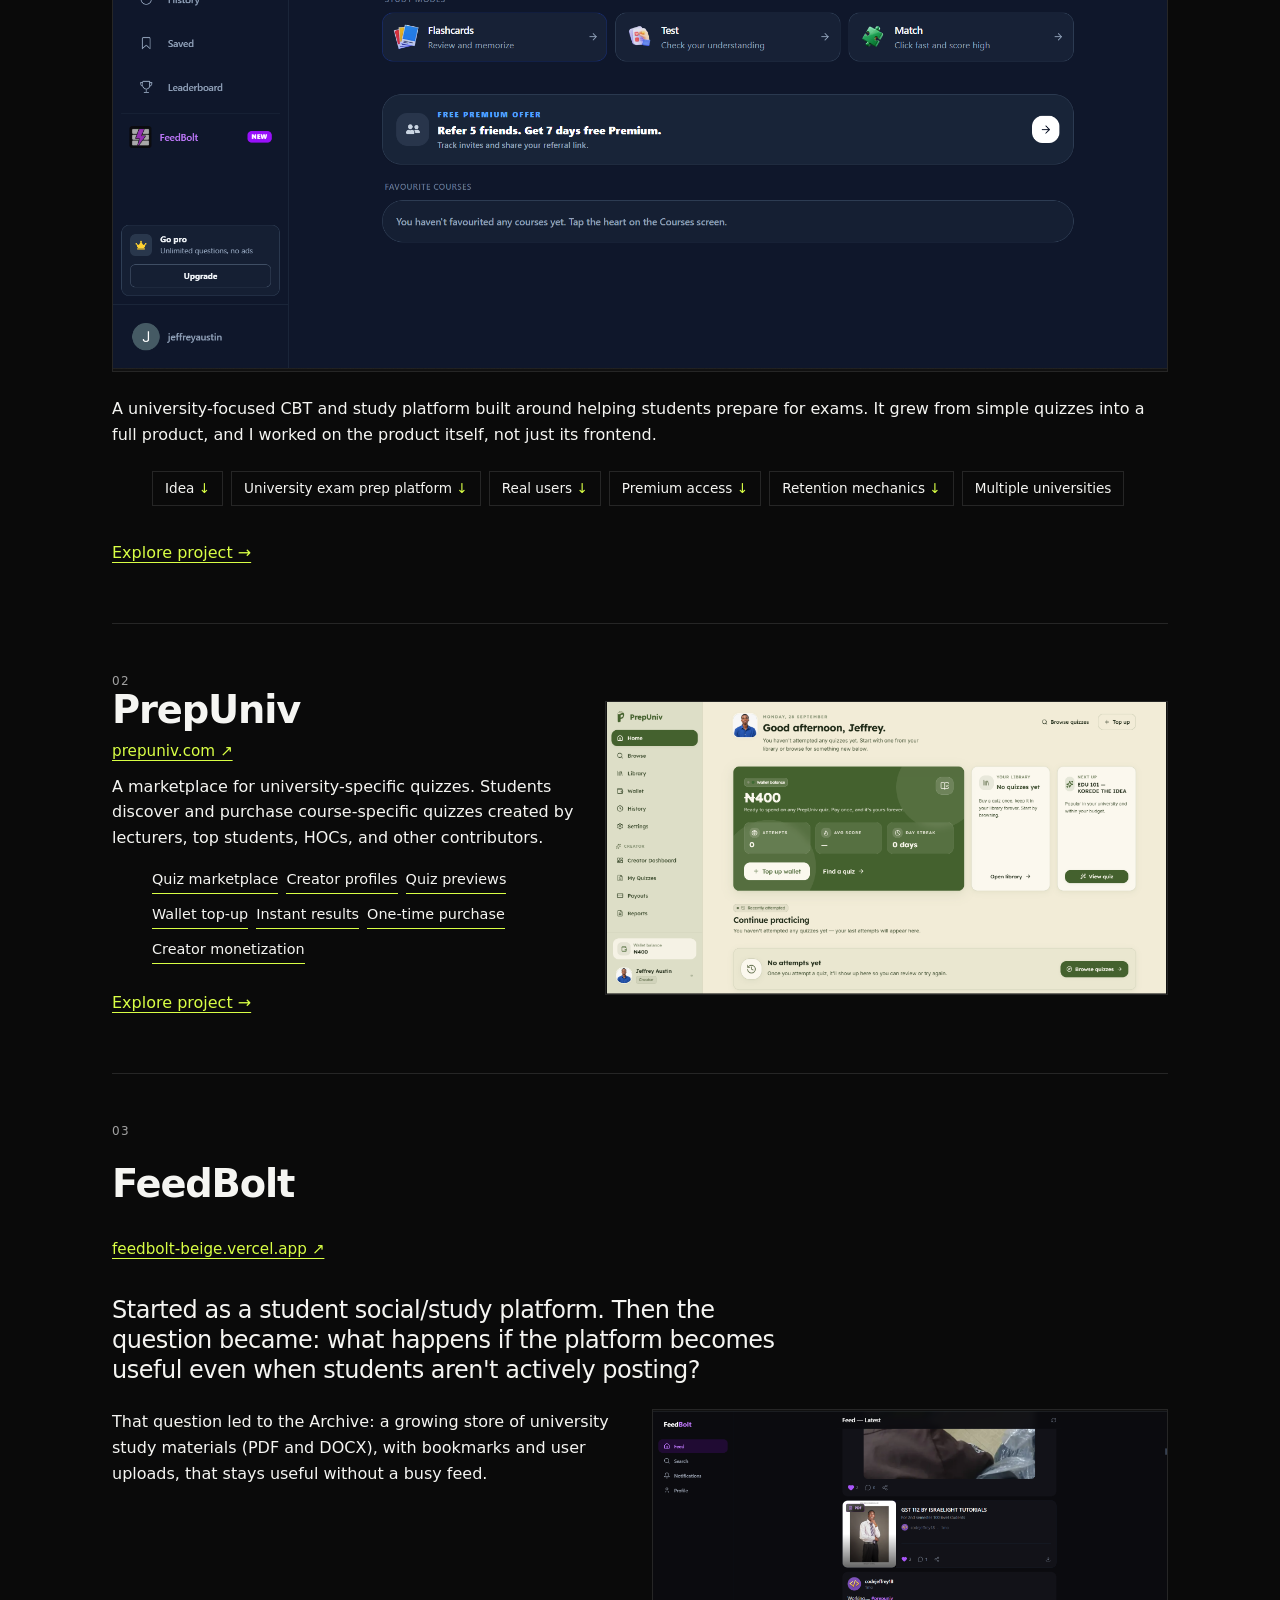
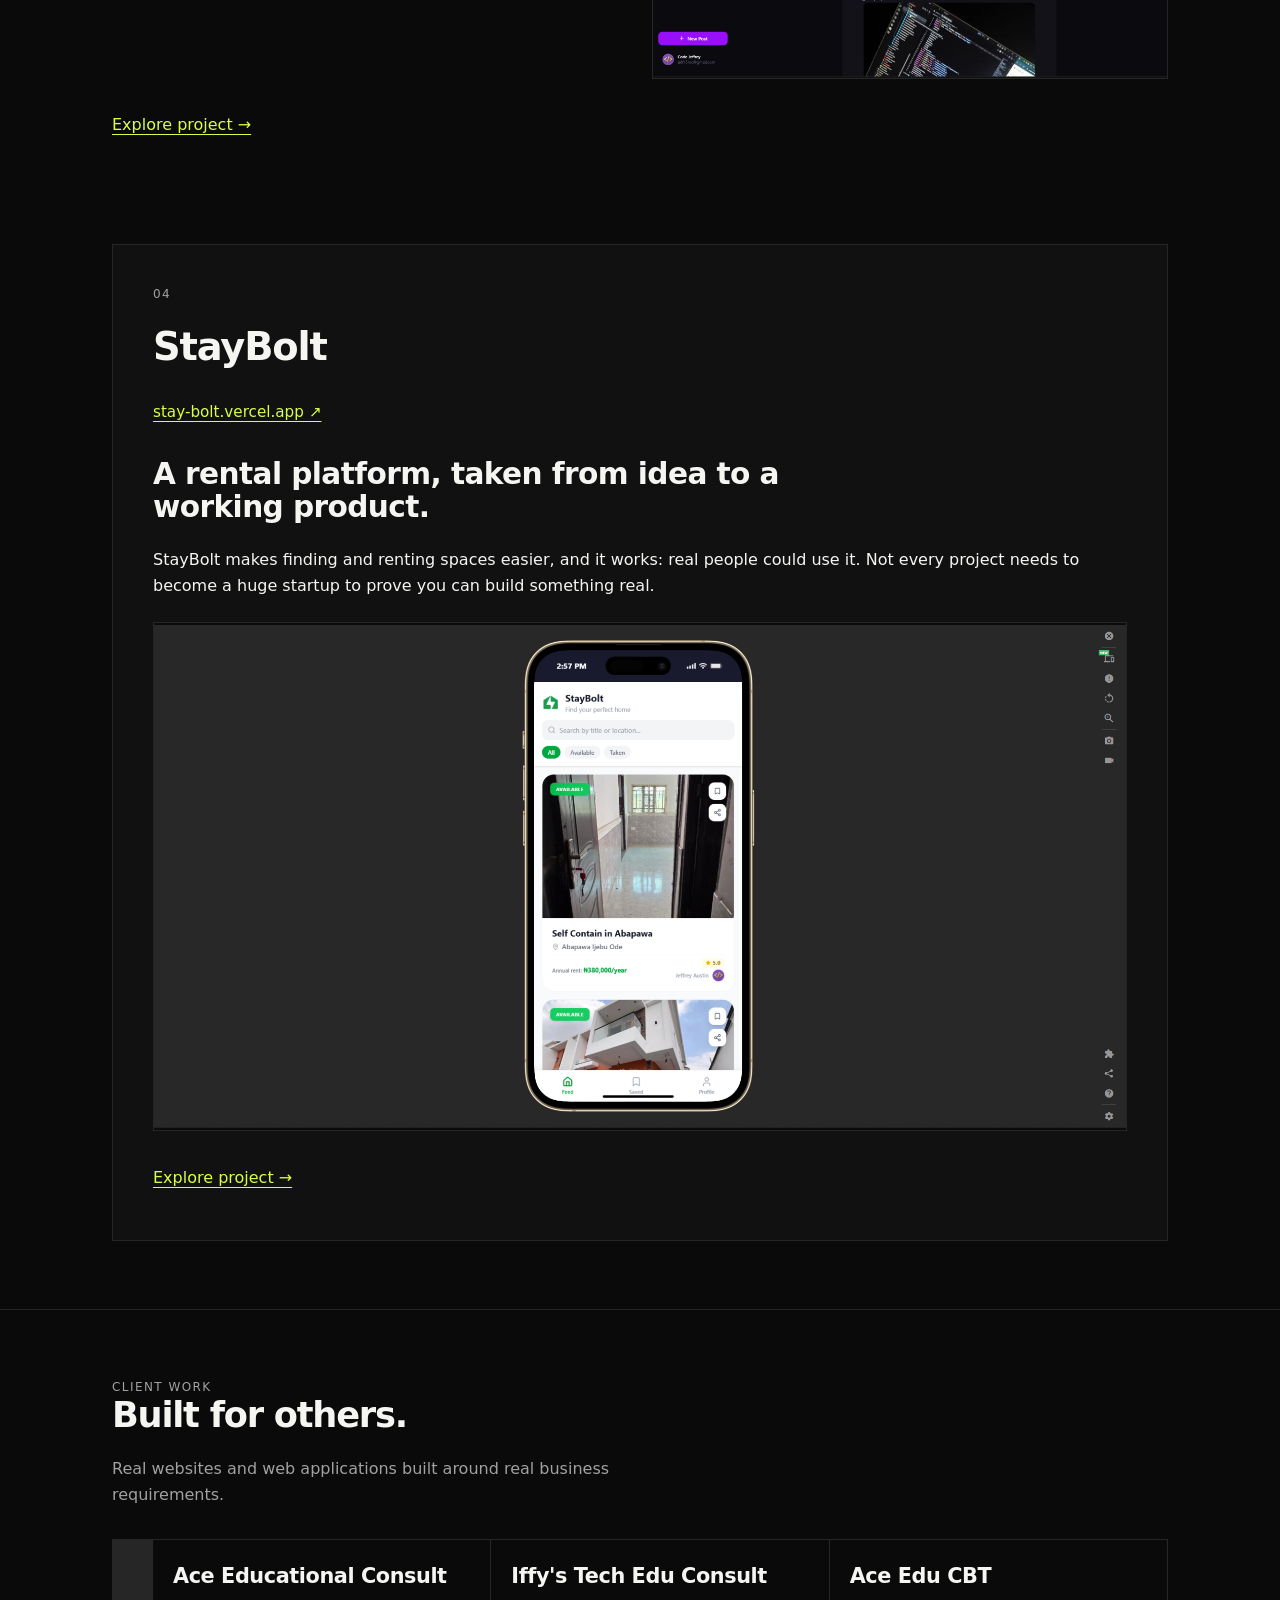
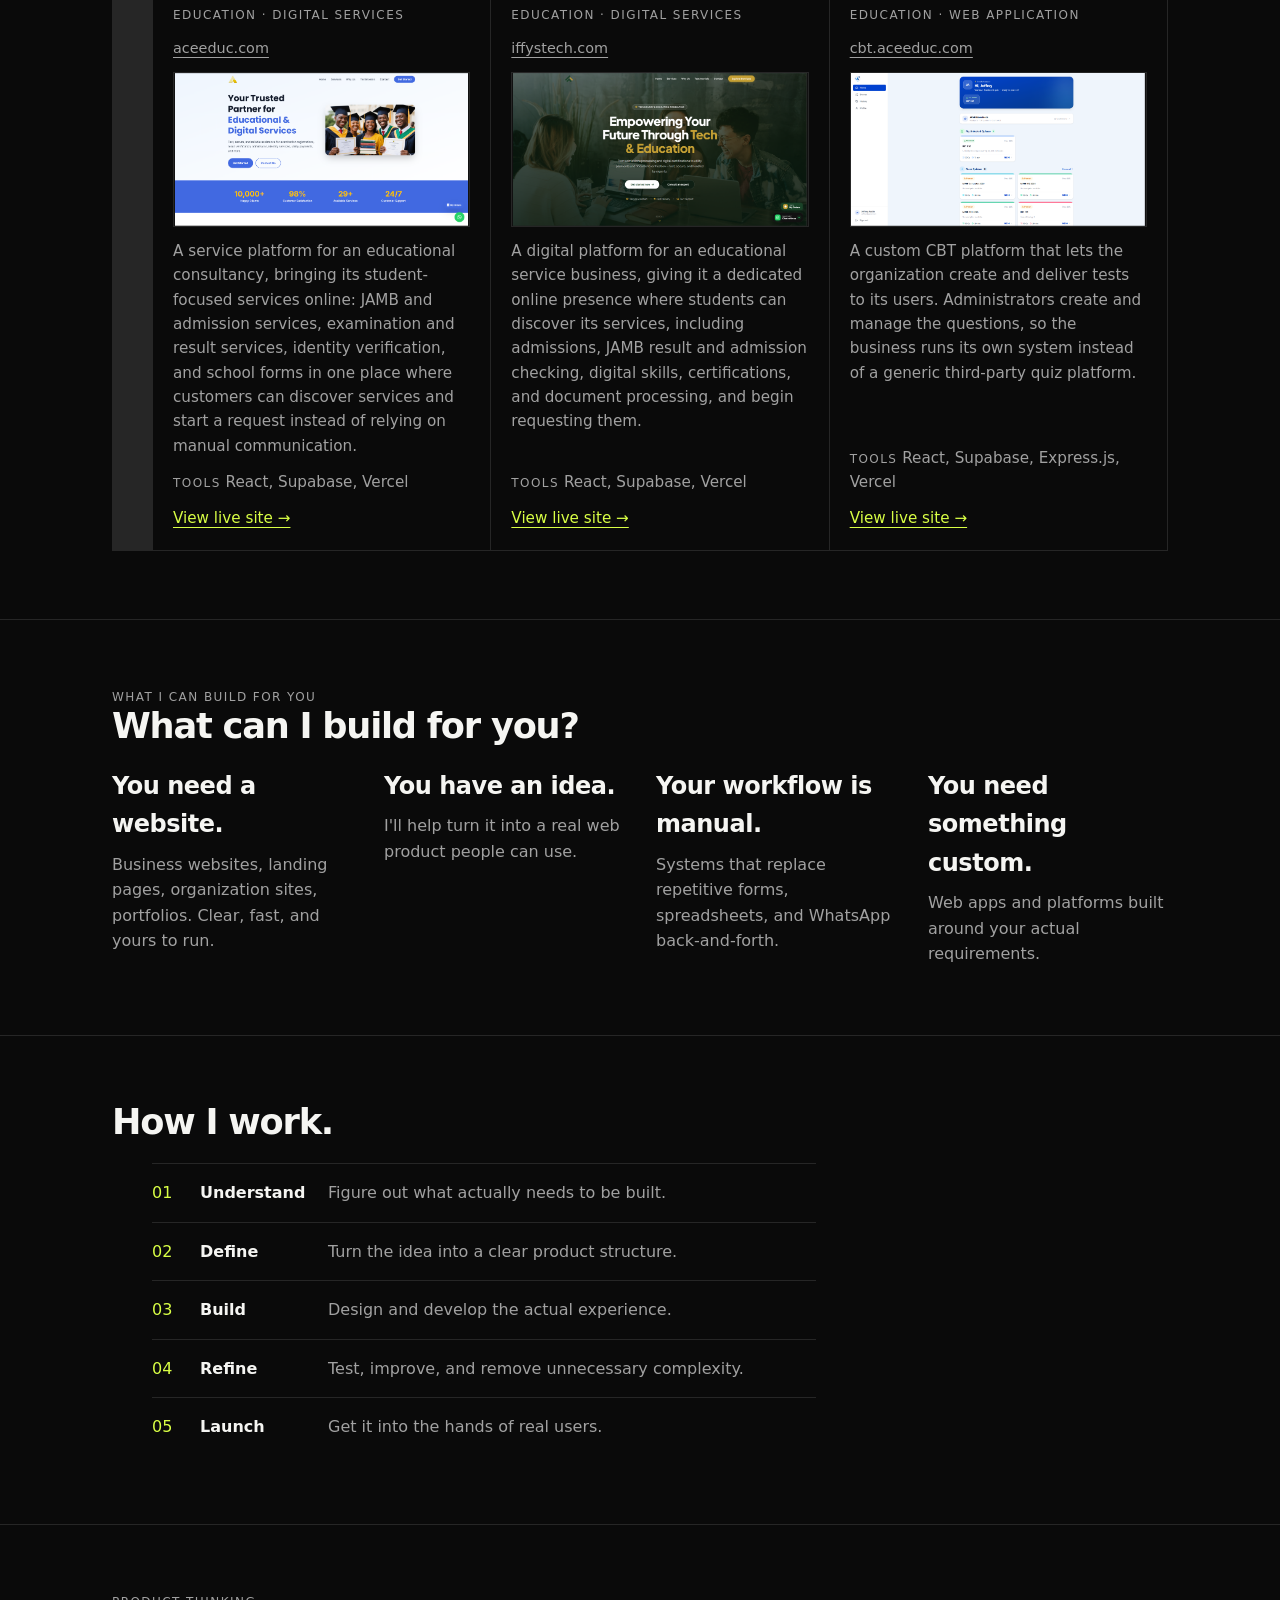
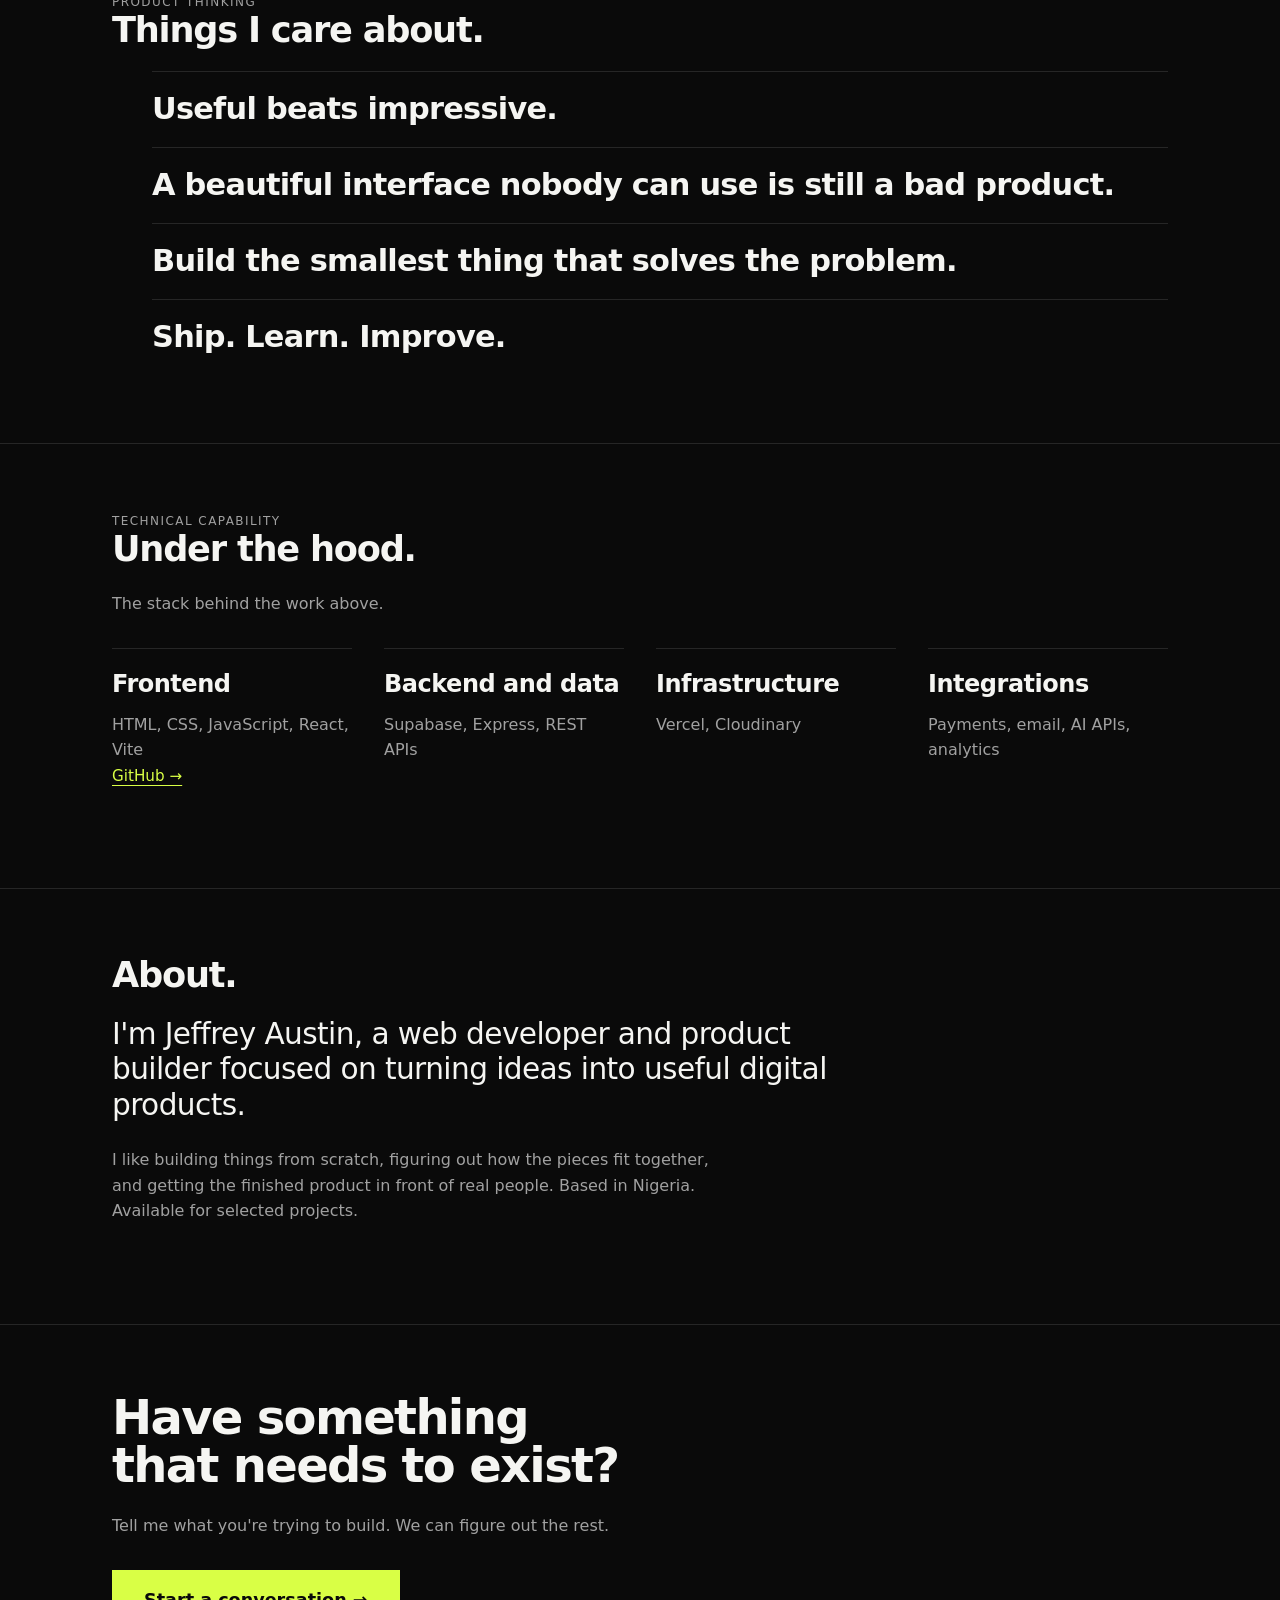
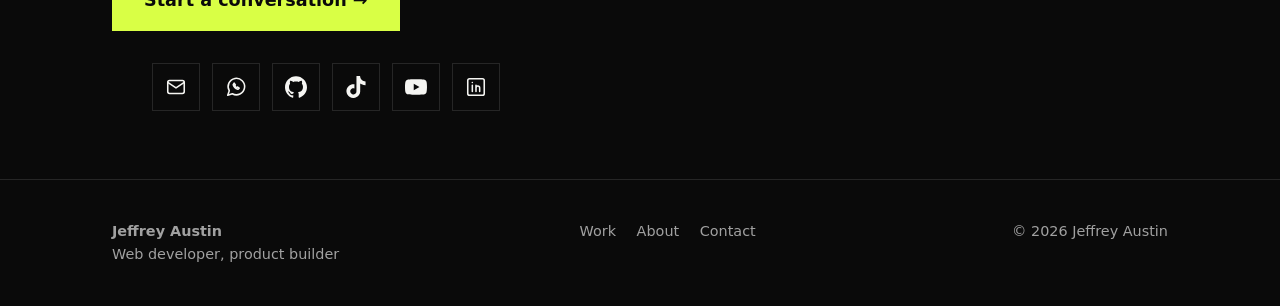
==== commit 0013c4e2: "Refine project descriptions and enhance clarity across multiple project pages" ====
--- a/index.html
+++ b/index.html
@@ -10,8 +10,11 @@
 <meta property="og:type" content="website">
 <meta property="og:url" content="https://austinjeffrey.com/">
 <link rel="canonical" href="https://austinjeffrey.com/">
-<link rel="icon" href="assets/icons/logo.svg" type="image/svg+xml">
-<link rel="stylesheet" href="style.css">
+<link rel="icon" href="favicon.ico" sizes="48x48">
+<link rel="icon" href="assets/icons/favicon.svg" type="image/svg+xml">
+<link rel="icon" href="assets/icons/favicon-32.png" type="image/png" sizes="32x32">
+<link rel="apple-touch-icon" href="assets/icons/apple-touch-icon.png">
+<link rel="stylesheet" href="style.css?v=3">
 </head>
 <body data-intent="curious">
 <a class="skip" href="#main">Skip to content</a>
@@ -94,7 +97,7 @@
   <h2 class="big sm">Built for others.</h2>
   <p class="sub">Real websites and web applications built around real business requirements.</p>
   <!-- ADD A CLIENT: copy one <li class="client"> block below and change name, category, url, image, description, tools.
-       Optional feedback (real quotes only), place inside the <li>:
+       Optional feedback (only real, client-approved quotes), place inside the <li>:
        <blockquote class="cite">“Actual client quote.”<cite>Client name · Role</cite></blockquote> -->
   <ul class="clients">
     <li class="client">
@@ -103,7 +106,7 @@
       <a class="url" href="https://aceeduc.com" target="_blank" rel="noopener">aceeduc.com</a>
       <figure class="shot"><img src="assets/projects/aceeduc.png" alt="Ace Educational Consult website" loading="lazy" onerror="this.remove()"><figcaption>Screenshot: assets/projects/aceeduc.png</figcaption></figure>
       <p>A service platform for an educational consultancy, bringing its student-focused services online: JAMB and admission services, examination and result services, identity verification, and school forms in one place where customers can discover services and start a request instead of relying on manual communication.</p>
-      <p class="tools"><span class="label">Tools</span> <span class="ph">[Fill in]</span></p>
+      <p class="tools"><span class="label">Tools</span> React, Supabase, Vercel</p>
       <a class="visit" href="https://aceeduc.com" target="_blank" rel="noopener">View live site →</a>
     </li>
     <li class="client">
@@ -111,8 +114,8 @@
       <p class="label">Education · Digital Services</p>
       <a class="url" href="https://iffystech.com" target="_blank" rel="noopener">iffystech.com</a>
       <figure class="shot"><img src="assets/projects/iffystech.png" alt="Iffy's Tech Edu Consult website" loading="lazy" onerror="this.remove()"><figcaption>Screenshot: assets/projects/iffystech.png</figcaption></figure>
-      <p>A digital platform for an educational service business, giving it a dedicated online presence where students can discover its services and begin requesting them. <span class="ph">[Add the specific services after reviewing the live site.]</span></p>
-      <p class="tools"><span class="label">Tools</span> <span class="ph">[Fill in]</span></p>
+      <p>A digital platform for an educational service business, giving it a dedicated online presence where students can discover its services, including admissions, JAMB result and admission checking, digital skills, certifications, and document processing, and begin requesting them.</p>
+      <p class="tools"><span class="label">Tools</span> React, Supabase, Vercel</p>
       <a class="visit" href="https://iffystech.com" target="_blank" rel="noopener">View live site →</a>
     </li>
     <li class="client">
@@ -121,7 +124,7 @@
       <a class="url" href="https://cbt.aceeduc.com" target="_blank" rel="noopener">cbt.aceeduc.com</a>
       <figure class="shot"><img src="assets/projects/aceedu-cbt.png" alt="Ace Edu CBT website" loading="lazy" onerror="this.remove()"><figcaption>Screenshot: assets/projects/aceedu-cbt.png</figcaption></figure>
       <p>A custom CBT platform that lets the organization create and deliver tests to its users. Administrators create and manage the questions, so the business runs its own system instead of a generic third-party quiz platform.</p>
-      <p class="tools"><span class="label">Tools</span> <span class="ph">[Fill in]</span></p>
+      <p class="tools"><span class="label">Tools</span> React, Supabase, Express.js, Vercel</p>
       <a class="visit" href="https://cbt.aceeduc.com" target="_blank" rel="noopener">View live site →</a>
     </li>
   </ul>
@@ -187,8 +190,8 @@
   <h2 class="big">Have something<br>that needs to exist?</h2>
   <p class="sub">Tell me what you're trying to build. We can figure out the rest.</p>
   <a class="btn" href="https://wa.me/2347015585397">Start a conversation →</a>
-  <ul class="contact"><!-- Email and LinkedIn links are placeholders: replace YOUR-EMAIL / YOUR-LINKEDIN -->
-    <li><a href="mailto:YOUR-EMAIL@example.com" aria-label="Email" title="Email"><svg viewBox="0 0 24 24" class="ico" aria-hidden="true"><rect x="3" y="5" width="18" height="14" rx="2"/><path d="M3 7l9 6 9-6"/></svg></a></li>
+  <ul class="contact"><!-- LinkedIn link is a placeholder: replace YOUR-LINKEDIN -->
+    <li><a href="mailto:jeff4azi@gmail.com" aria-label="Email" title="Email"><svg viewBox="0 0 24 24" class="ico" aria-hidden="true"><rect x="3" y="5" width="18" height="14" rx="2"/><path d="M3 7l9 6 9-6"/></svg></a></li>
     <li><a href="https://wa.me/2347015585397" aria-label="WhatsApp" title="WhatsApp" rel="noopener"><svg viewBox="0 0 24 24" class="ico" aria-hidden="true"><path d="M3 21l1.65-4.9A9 9 0 1 1 8 19.4L3 21z"/><path d="M9 9.5c.5 2 2.5 4 5 5l1.5-1.2-2-1.3-.9.7c-.8-.4-1.6-1.2-2-2l.7-.9-1.3-2z"/></svg></a></li>
     <li><a href="https://github.com/jeff4azi" aria-label="GitHub" title="GitHub" rel="noopener"><svg viewBox="0 0 24 24" class="ico fill" aria-hidden="true"><path d="M12 .297c-6.63 0-12 5.373-12 12 0 5.303 3.438 9.8 8.205 11.385.6.113.82-.258.82-.577 0-.285-.01-1.04-.015-2.04-3.338.724-4.042-1.61-4.042-1.61C4.422 18.07 3.633 17.7 3.633 17.7c-1.087-.744.084-.729.084-.729 1.205.084 1.838 1.236 1.838 1.236 1.07 1.835 2.809 1.305 3.495.998.108-.776.417-1.305.76-1.605-2.665-.3-5.466-1.332-5.466-5.93 0-1.31.465-2.38 1.235-3.22-.135-.303-.54-1.523.105-3.176 0 0 1.005-.322 3.3 1.23.96-.267 1.98-.399 3-.405 1.02.006 2.04.138 3 .405 2.28-1.552 3.285-1.23 3.285-1.23.645 1.653.24 2.873.12 3.176.765.84 1.23 1.91 1.23 3.22 0 4.61-2.805 5.625-5.475 5.92.42.36.81 1.096.81 2.22 0 1.606-.015 2.896-.015 3.286 0 .315.21.69.825.57C20.565 22.092 24 17.592 24 12.297c0-6.627-5.373-12-12-12"/></svg></a></li>
     <li><a href="https://www.tiktok.com/@codejeffrey18" aria-label="TikTok" title="TikTok" rel="noopener"><svg viewBox="0 0 24 24" class="ico fill" aria-hidden="true"><path d="M12.525.02c1.31-.02 2.61-.01 3.91-.02.08 1.53.63 3.09 1.75 4.17 1.12 1.11 2.7 1.62 4.24 1.79v4.03c-1.44-.05-2.89-.35-4.2-.97-.57-.26-1.1-.59-1.62-.93-.01 2.92.01 5.84-.02 8.75-.08 1.4-.54 2.79-1.35 3.94-1.31 1.92-3.58 3.17-5.91 3.21-1.43.08-2.86-.31-4.08-1.03-2.02-1.19-3.44-3.37-3.65-5.71-.02-.5-.03-1-.01-1.49.18-1.9 1.12-3.72 2.58-4.96 1.66-1.44 3.98-2.13 6.15-1.72.02 1.48-.04 2.96-.04 4.44-.99-.32-2.15-.23-3.02.37-.63.41-1.11 1.04-1.36 1.75-.21.51-.15 1.07-.14 1.61.24 1.64 1.82 3.02 3.5 2.87 1.12-.01 2.19-.66 2.77-1.61.19-.33.4-.67.41-1.06.1-1.79.06-3.57.07-5.36.01-4.03-.01-8.05.02-12.07z"/></svg></a></li>
@@ -203,7 +206,7 @@
   <nav aria-label="Footer"><a href="#work">Work</a> <a href="#about">About</a> <a href="#contact">Contact</a></nav>
   <p>© 2026 Jeffrey Austin</p>
 </footer>
-<script src="script.js"></script>
-<script src="lightbox.js"></script>
+<script src="script.js?v=3"></script>
+<script src="lightbox.js?v=3"></script>
 </body>
 </html>
--- a/style.css
+++ b/style.css
@@ -132,10 +132,4 @@
 .live{display:inline-block;min-height:44px;padding:.6rem 0;text-underline-offset:4px}
 
 /* screenshots open full size in an overlay (lightbox.js) */
-.shot{aspect-ratio:1902/993}
-html.lb-open{overflow:hidden}
-.lb{border:0;background:transparent;padding:0;max-width:96vw;max-height:96vh;overflow:visible}
-.lb::backdrop{background:rgba(10,10,10,.94)}
-.lb img{display:block;max-width:96vw;max-height:88vh;width:auto;height:auto;border:1px solid var(--line)}
-.lb button{position:fixed;top:1rem;right:1rem;width:48px;height:48px;font-size:1.6rem;line-height:1;color:var(--white);background:var(--black);border:1px solid var(--line);cursor:pointer}
-.lb button:hover{border-color:var(--accent);color:var(--accent)}+.shot{aspect-ratio:1902/993}
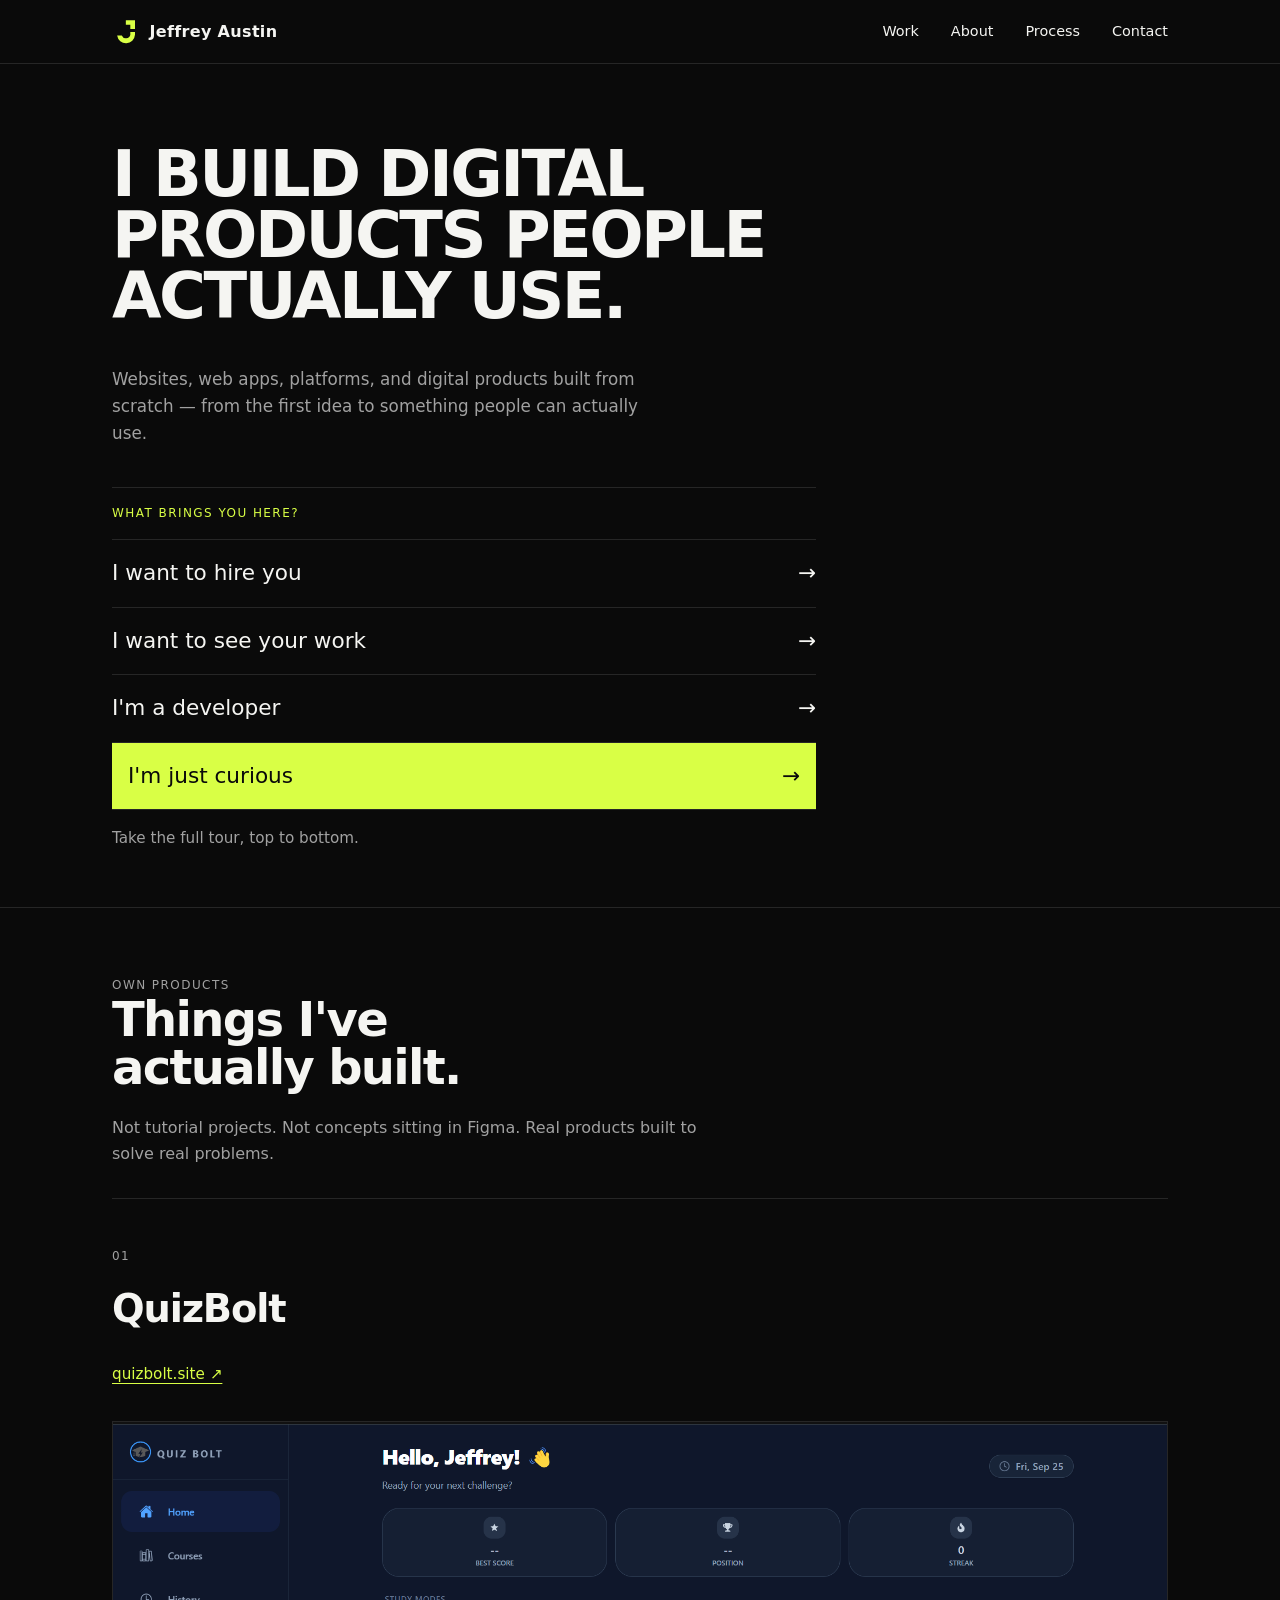
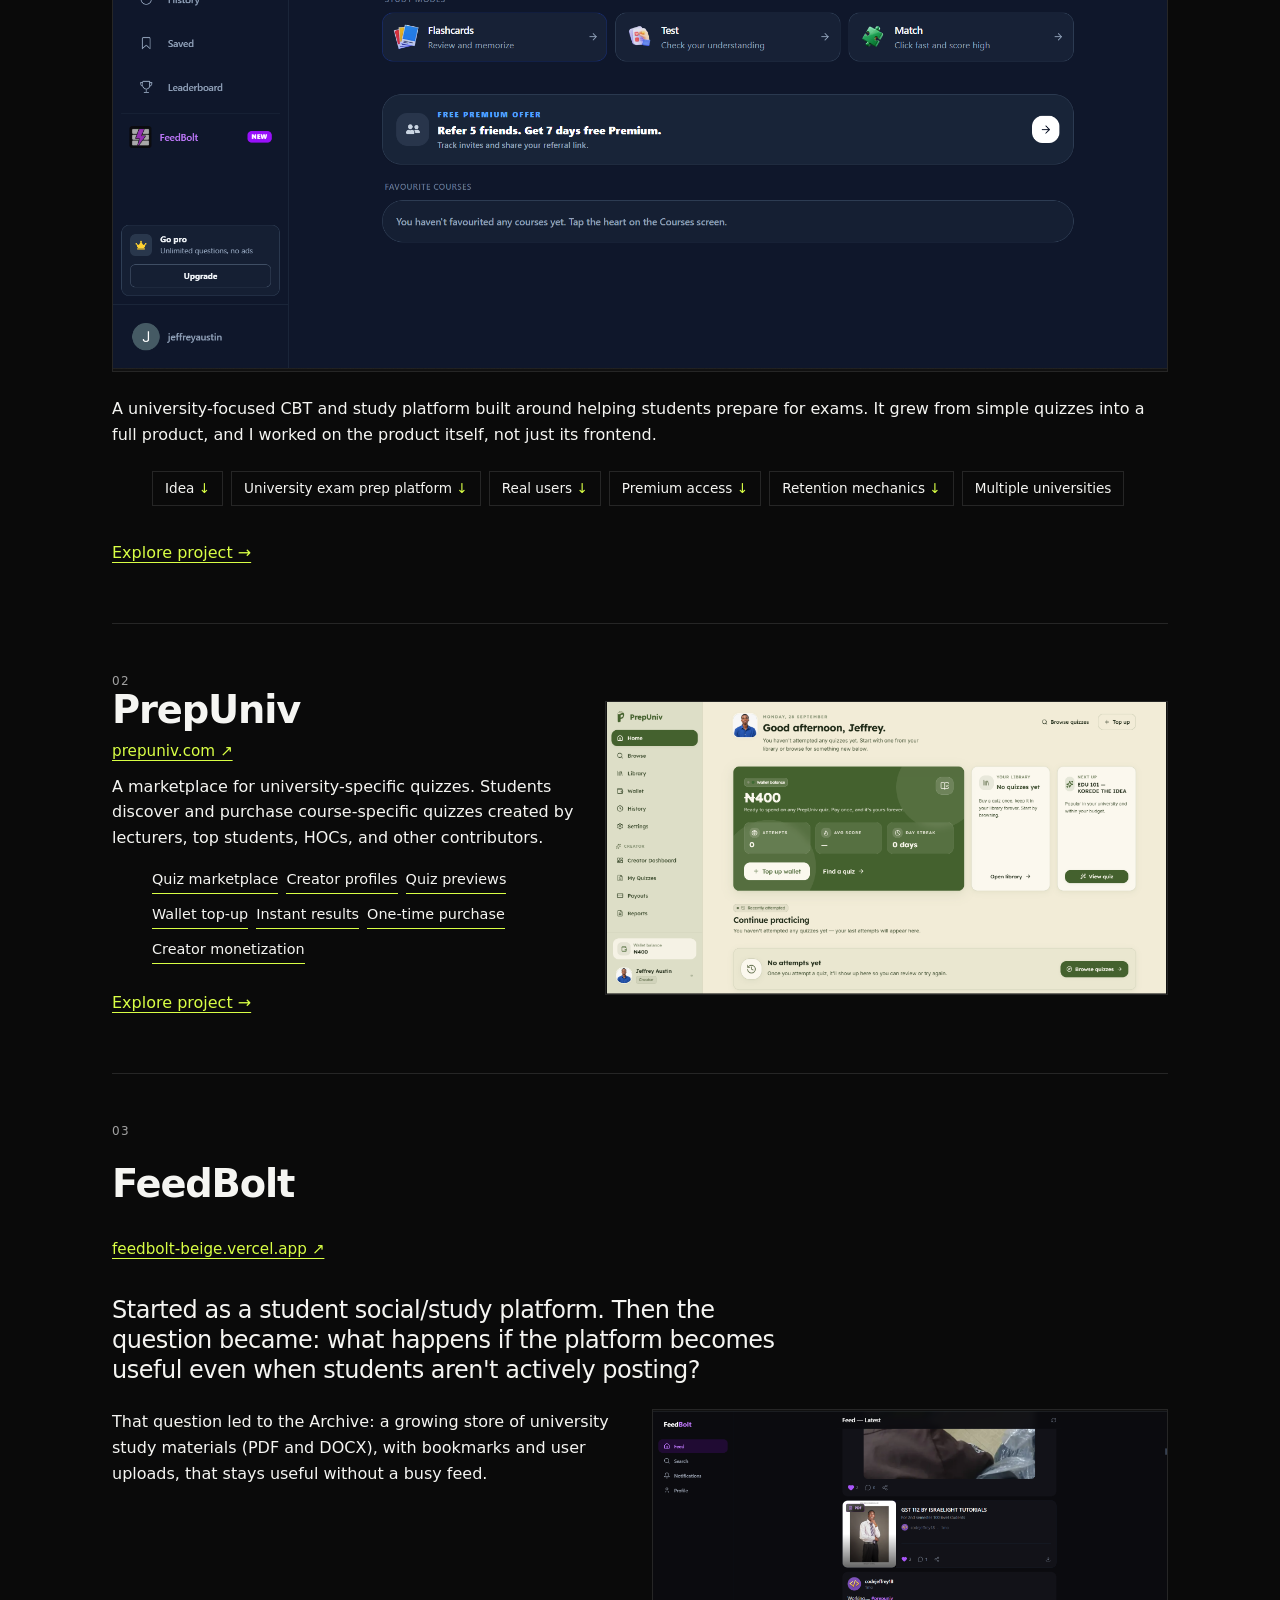
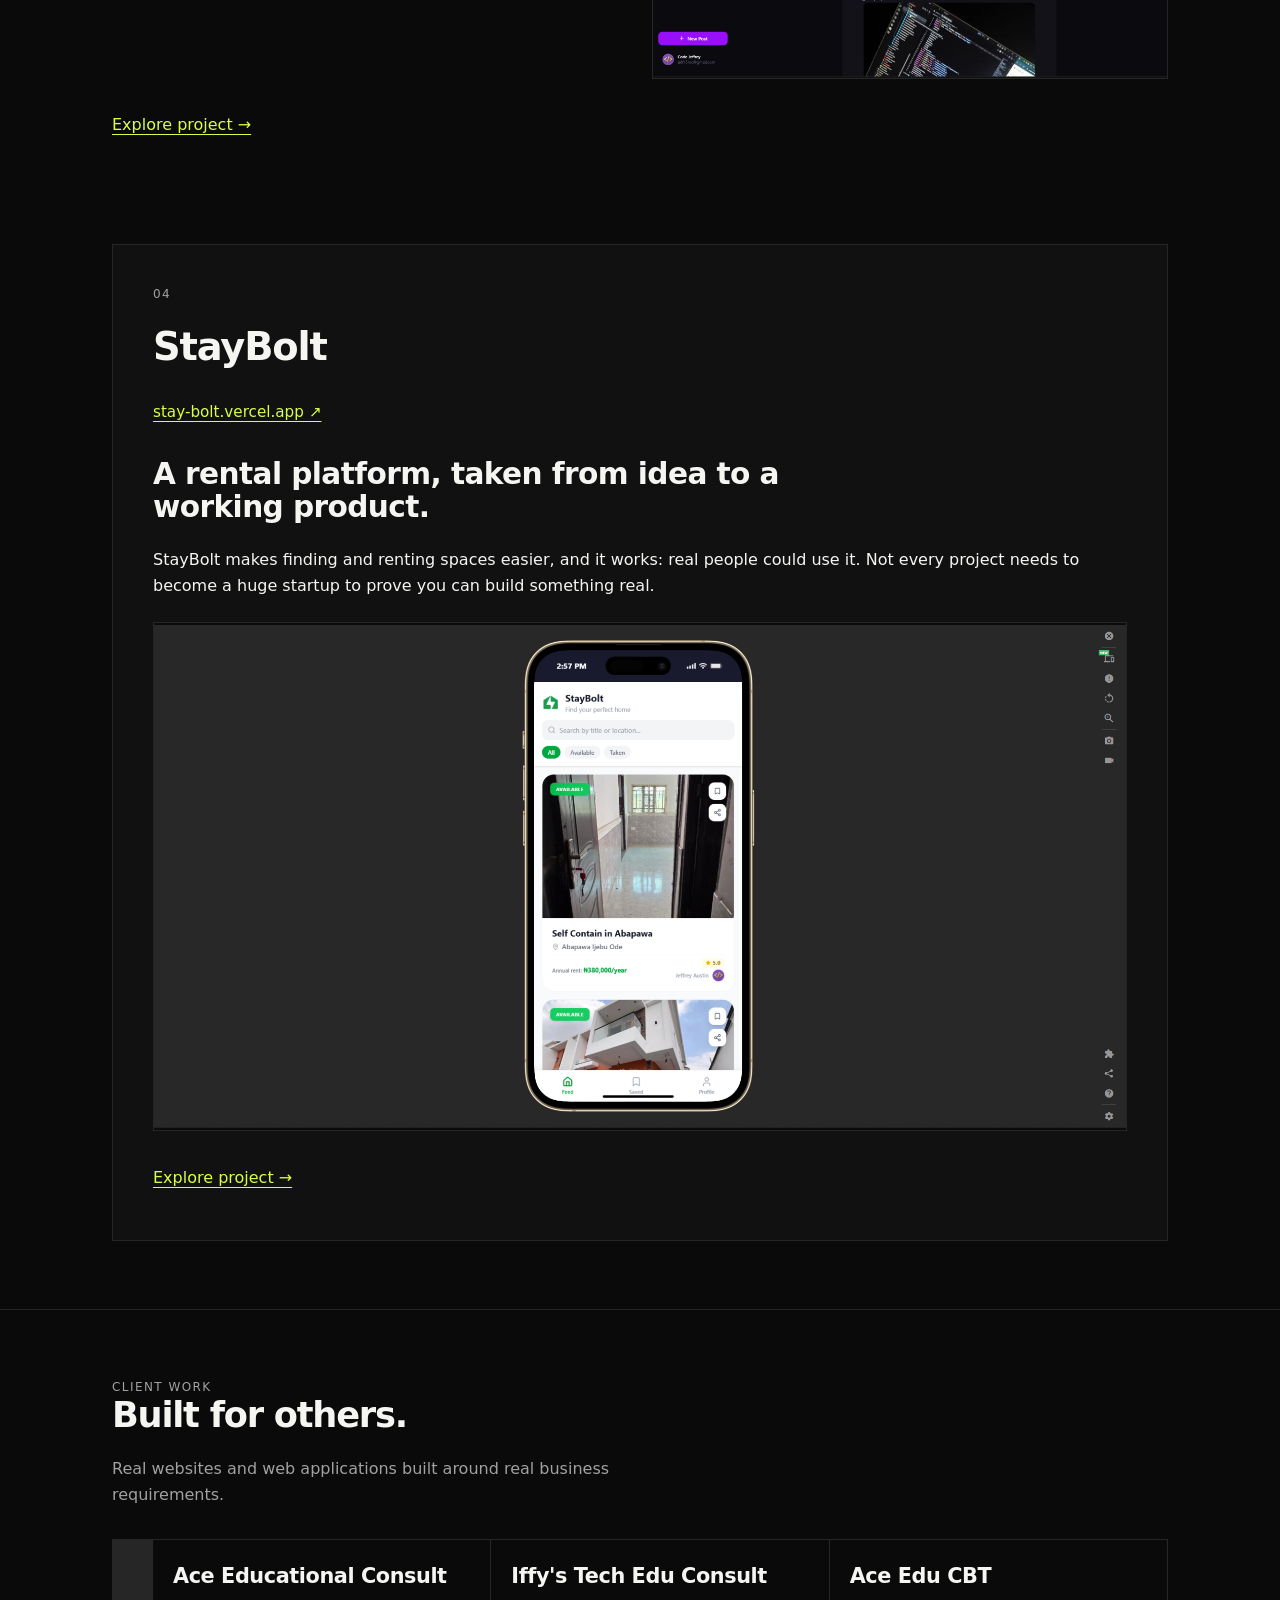
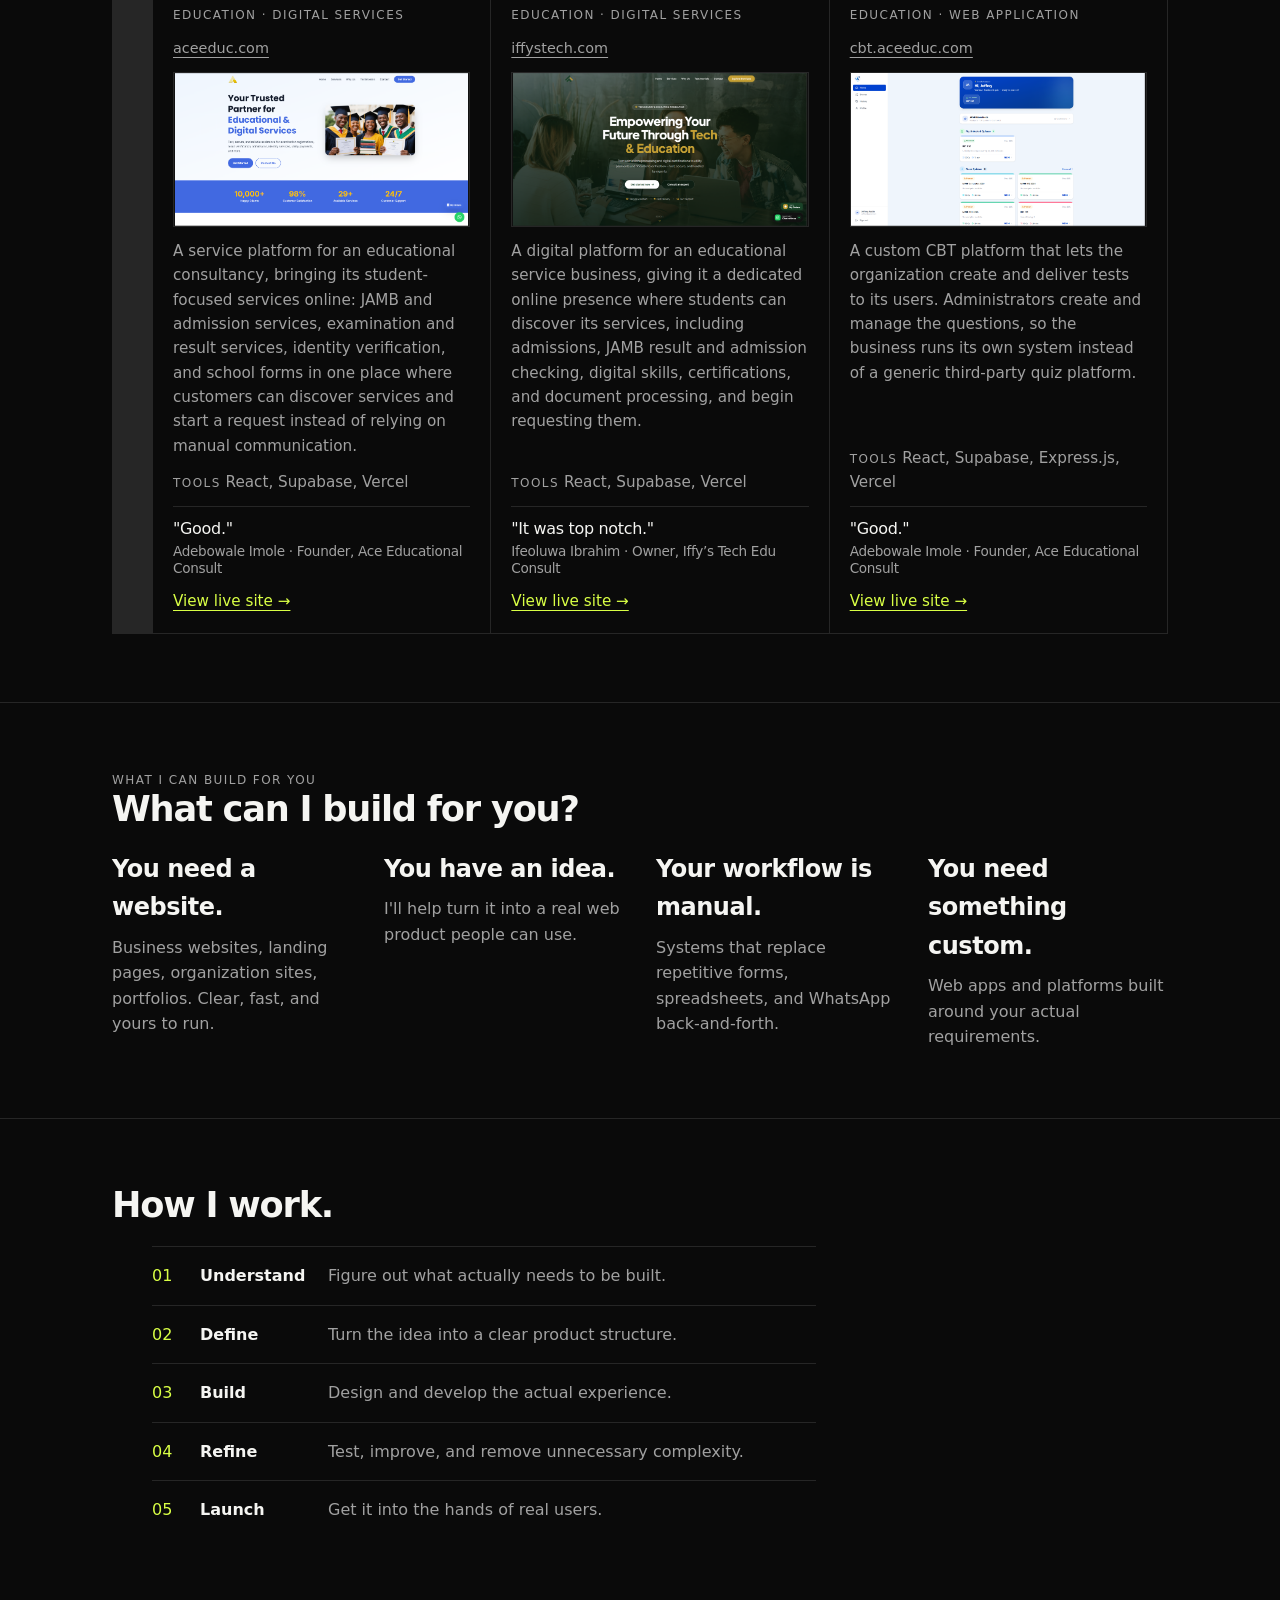
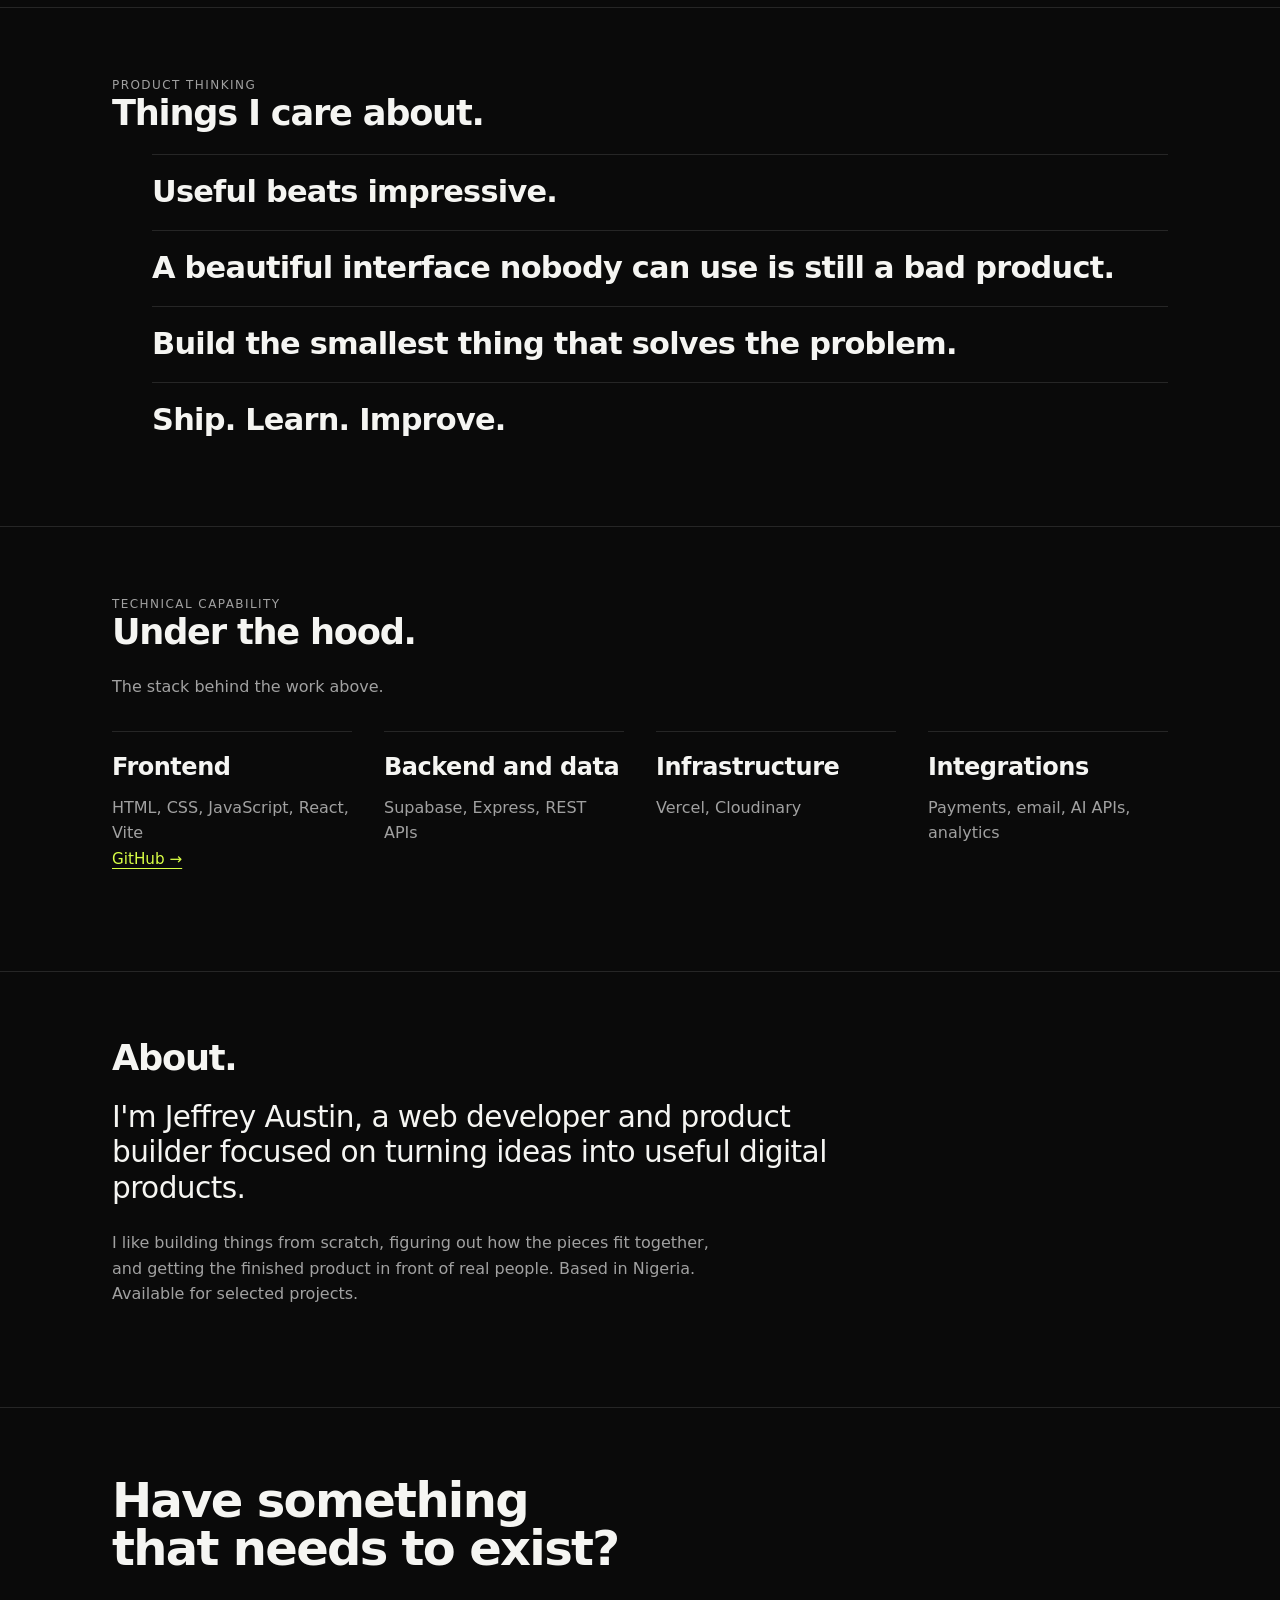
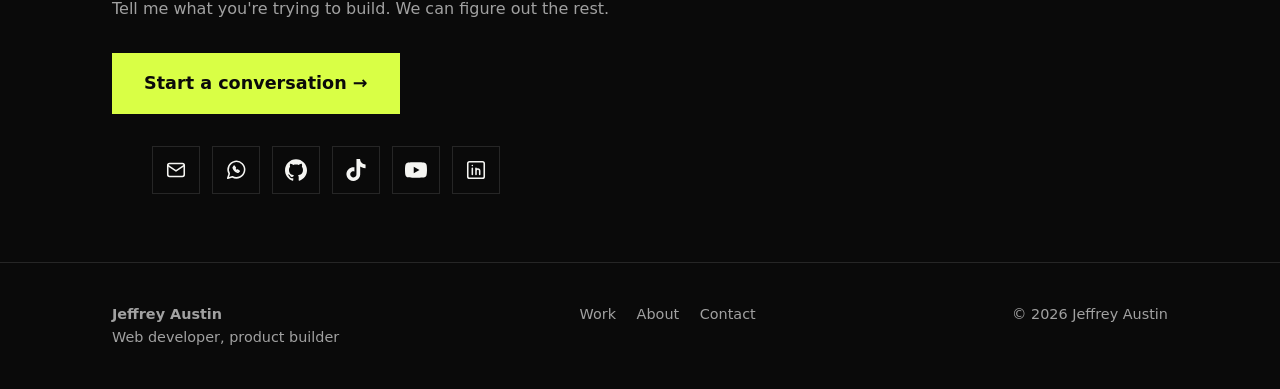
==== commit 1f92ba12: "Refactor code structure for improved readability and maintainability" ====
--- a/index.html
+++ b/index.html
@@ -9,6 +9,11 @@
 <meta property="og:description" content="Websites, web apps, and digital products built from idea to launch.">
 <meta property="og:type" content="website">
 <meta property="og:url" content="https://austinjeffrey.com/">
+<meta property="og:image" content="https://austinjeffrey.com/assets/images/og-cover.png">
+<meta property="og:image:width" content="1200">
+<meta property="og:image:height" content="630">
+<meta name="twitter:card" content="summary_large_image">
+<meta name="twitter:image" content="https://austinjeffrey.com/assets/images/og-cover.png">
 <link rel="canonical" href="https://austinjeffrey.com/">
 <link rel="icon" href="favicon.ico" sizes="48x48">
 <link rel="icon" href="assets/icons/favicon.svg" type="image/svg+xml">
@@ -107,6 +112,7 @@
       <figure class="shot"><img src="assets/projects/aceeduc.png" alt="Ace Educational Consult website" loading="lazy" onerror="this.remove()"><figcaption>Screenshot: assets/projects/aceeduc.png</figcaption></figure>
       <p>A service platform for an educational consultancy, bringing its student-focused services online: JAMB and admission services, examination and result services, identity verification, and school forms in one place where customers can discover services and start a request instead of relying on manual communication.</p>
       <p class="tools"><span class="label">Tools</span> React, Supabase, Vercel</p>
+      <blockquote class="cite">"Good."<cite>Adebowale Imole &middot; Founder, Ace Educational Consult</cite></blockquote>
       <a class="visit" href="https://aceeduc.com" target="_blank" rel="noopener">View live site →</a>
     </li>
     <li class="client">
@@ -116,6 +122,7 @@
       <figure class="shot"><img src="assets/projects/iffystech.png" alt="Iffy's Tech Edu Consult website" loading="lazy" onerror="this.remove()"><figcaption>Screenshot: assets/projects/iffystech.png</figcaption></figure>
       <p>A digital platform for an educational service business, giving it a dedicated online presence where students can discover its services, including admissions, JAMB result and admission checking, digital skills, certifications, and document processing, and begin requesting them.</p>
       <p class="tools"><span class="label">Tools</span> React, Supabase, Vercel</p>
+      <blockquote class="cite">"It was top notch."<cite>Ifeoluwa Ibrahim &middot; Owner, Iffy’s Tech Edu Consult</cite></blockquote>
       <a class="visit" href="https://iffystech.com" target="_blank" rel="noopener">View live site →</a>
     </li>
     <li class="client">
@@ -125,6 +132,7 @@
       <figure class="shot"><img src="assets/projects/aceedu-cbt.png" alt="Ace Edu CBT website" loading="lazy" onerror="this.remove()"><figcaption>Screenshot: assets/projects/aceedu-cbt.png</figcaption></figure>
       <p>A custom CBT platform that lets the organization create and deliver tests to its users. Administrators create and manage the questions, so the business runs its own system instead of a generic third-party quiz platform.</p>
       <p class="tools"><span class="label">Tools</span> React, Supabase, Express.js, Vercel</p>
+      <blockquote class="cite">"Good."<cite>Adebowale Imole &middot; Founder, Ace Educational Consult</cite></blockquote>
       <a class="visit" href="https://cbt.aceeduc.com" target="_blank" rel="noopener">View live site →</a>
     </li>
   </ul>
